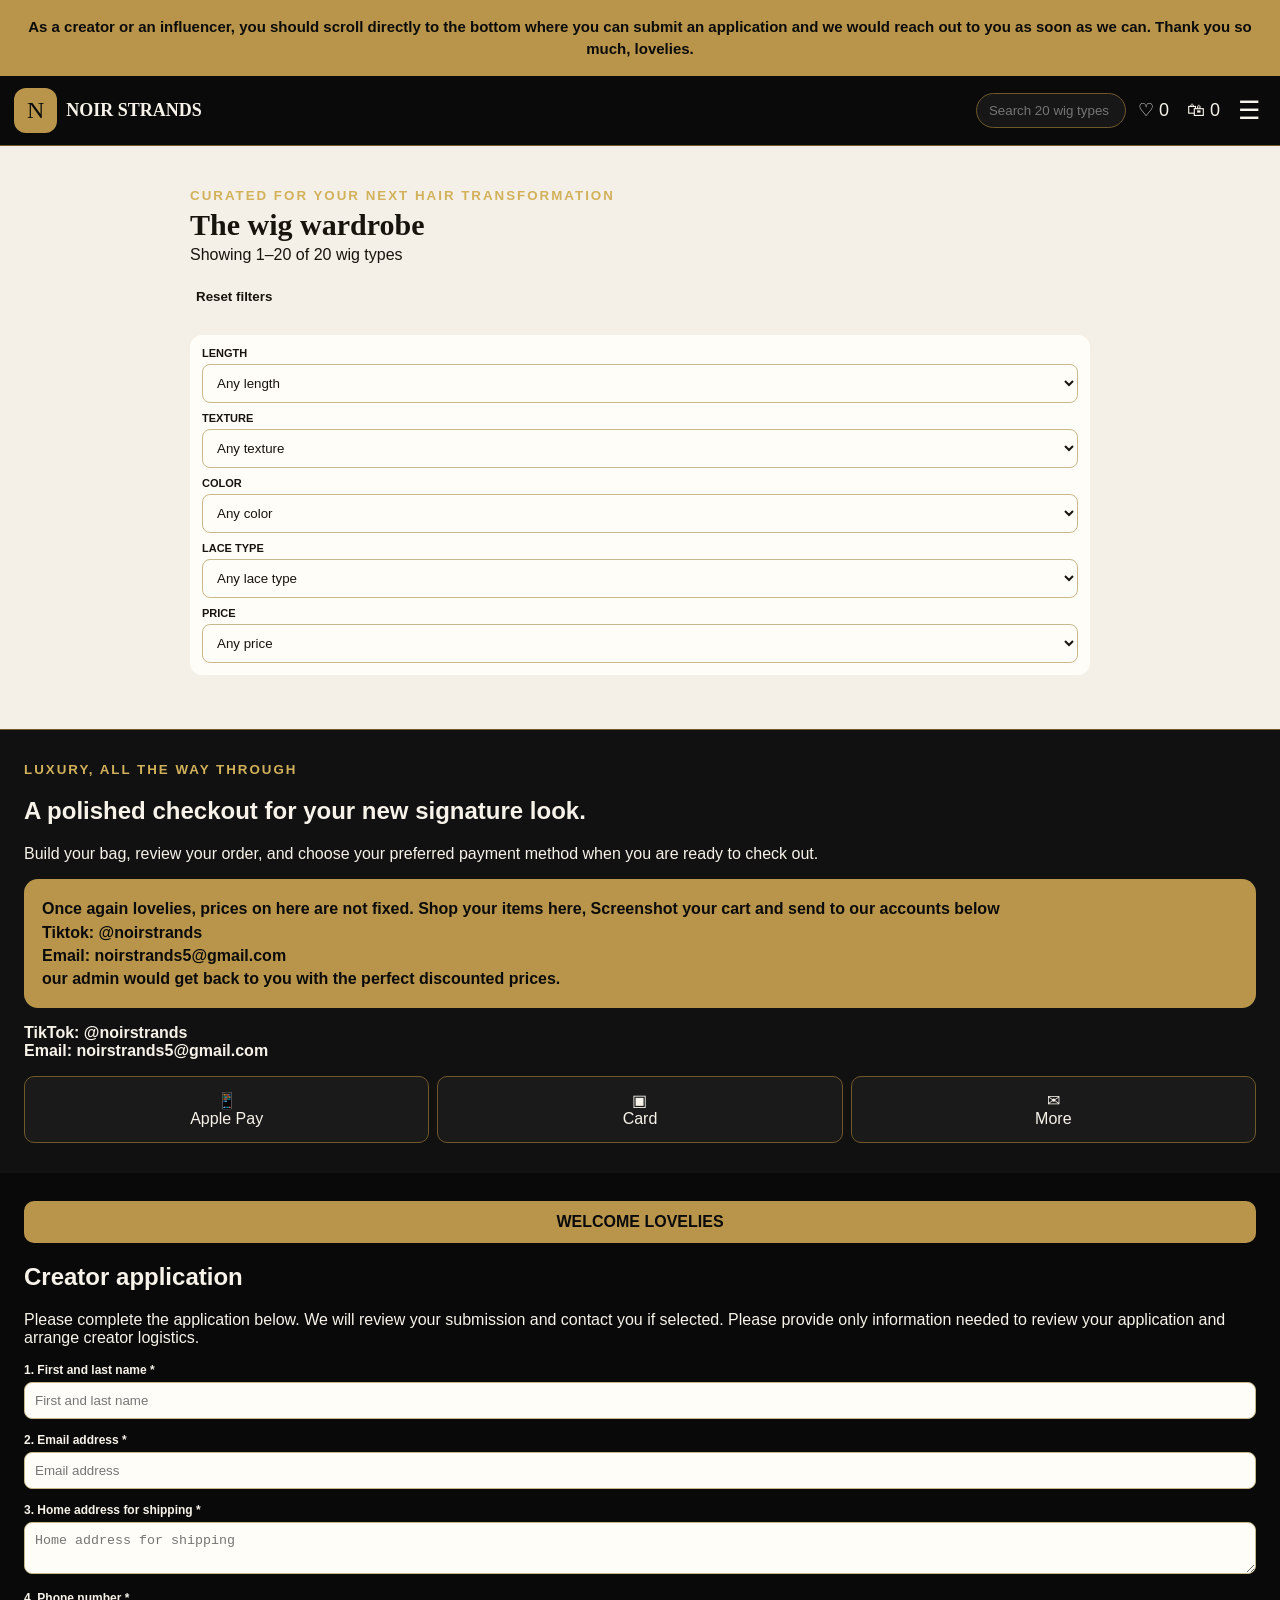
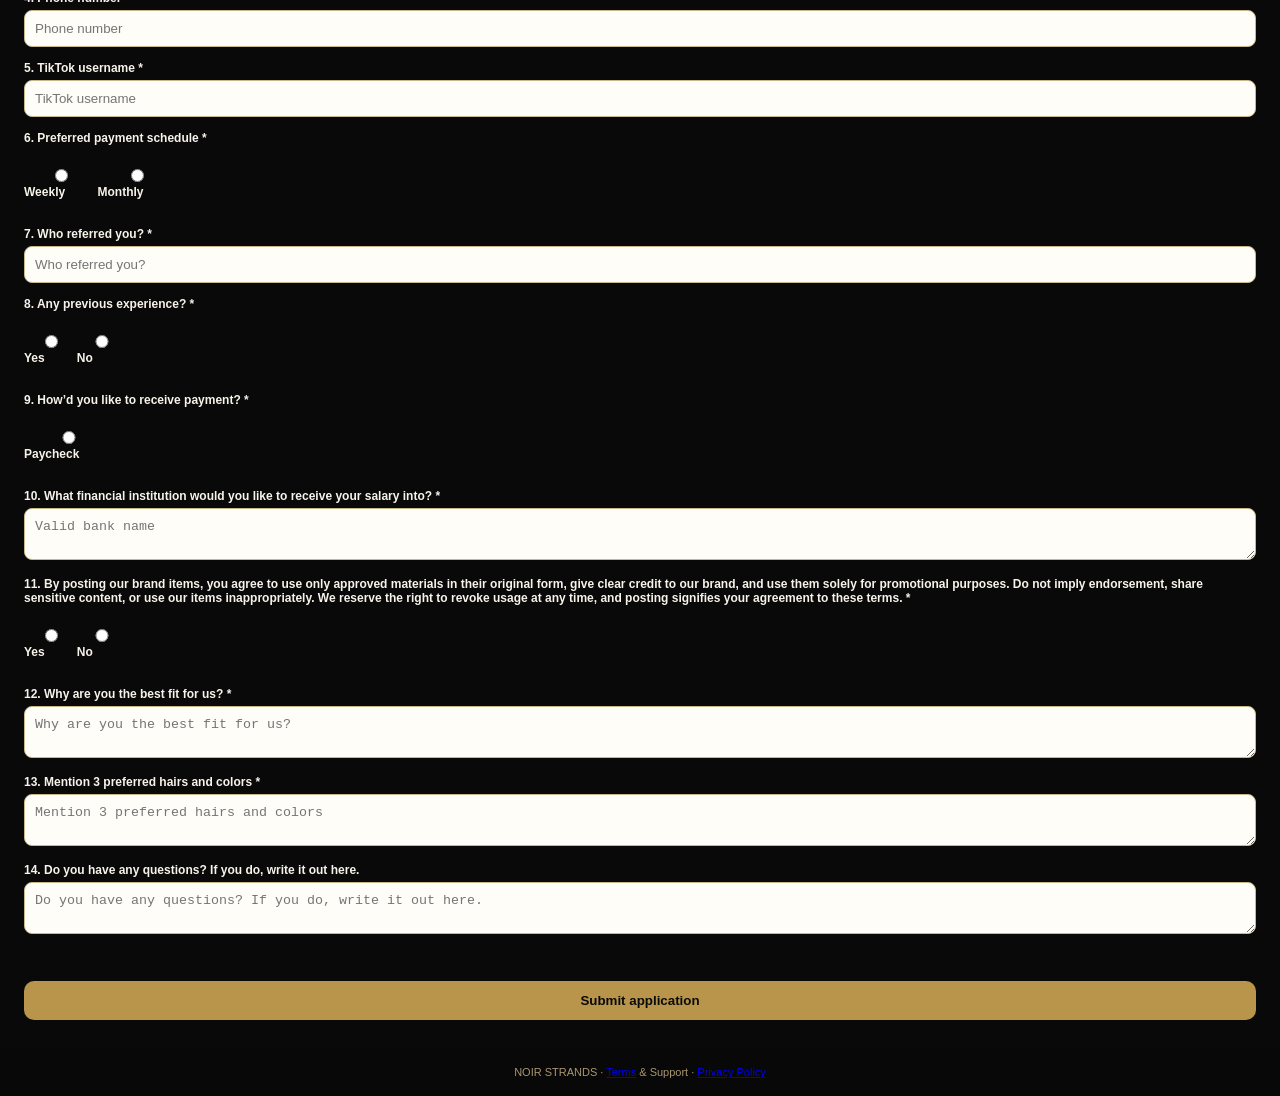
==== index.html @ 6272df14 "Refresh Water Wave price display" ====
<!doctype html>
<html lang="en">
<head>
<meta charset="utf-8">
<meta name="viewport" content="width=device-width,initial-scale=1">
<title>NOIR STRANDS</title>
<link rel="stylesheet" href="styles.css?v=5">
<style>.application-status{min-height:1.4em;margin:10px 0 0;color:#d9c48b;font-size:13px;line-height:1.5;text-align:center}.submit:disabled{opacity:.72;cursor:wait}</style>
</head>
<body>

<div class="creator-bar">As a creator or an influencer, you should scroll directly to the bottom where you can submit an application and we would reach out to you as soon as we can. Thank you so much, lovelies.</div>

<header>
  <div class="brand"><span class="brand-mark">N</span><strong>NOIR STRANDS</strong></div>
  <div class="header-actions">
    <input id="search" placeholder="Search 20 wig types">
    <button id="savedBtn" type="button">♡ <span id="savedCount">0</span></button>
    <button id="cartBtn" type="button">🛍 <span id="cartCount">0</span></button>
    <button class="menu" type="button">☰</button>
  </div>
</header>

<main>
<section id="wardrobe" class="wardrobe">
  <div class="section-head">
    <small>CURATED FOR YOUR NEXT HAIR TRANSFORMATION</small>
    <h2>The wig wardrobe</h2>
    <p>Showing 1–20 of 20 wig types</p>
  </div>
  <button class="filter-toggle" id="filterToggle" type="button">Reset filters</button>
  <div id="chips" class="chips"></div>
  <div class="filters">
    <label>LENGTH<select><option>Any length</option><option>8 inch</option><option>12 inch</option><option>16 inch</option><option>20 inch</option><option>24 inch</option><option>30 inch</option></select></label>
    <label>TEXTURE<select><option>Any texture</option></select></label>
    <label>COLOR<select><option>Any color</option><option>Natural Black</option><option>Pink</option><option>Blonde</option><option>Burgundy</option></select></label>
    <label>LACE TYPE<select><option>Any lace type</option><option>HD Lace</option><option>Transparent Lace</option><option>4x4 Closure</option><option>13x4 Lace Front</option></select></label>
    <label>PRICE<select><option>Any price</option><option>Under $250</option><option>$250–$400</option><option>$400+</option></select></label>
  </div>
  <div id="products" class="products"></div>
</section>

<section class="checkout">
  <small>LUXURY, ALL THE WAY THROUGH</small>
  <h2>A polished checkout for your new signature look.</h2>
  <p>Build your bag, review your order, and choose your preferred payment method when you are ready to check out.</p>
  <div class="notice"><strong>Once again lovelies, prices on here are not fixed. Shop your items here, Screenshot your cart and send to our accounts below<br>Tiktok: @noirstrands<br>Email: noirstrands5@gmail.com<br>our admin would get back to you with the perfect discounted prices.</strong></div>
  <p><b>TikTok: @noirstrands</b><br><b>Email: noirstrands5@gmail.com</b></p>
  <div class="pay"><span>📱<br>Apple Pay</span><span>▣<br>Card</span><span>✉<br>More</span></div>
</section>

<section id="apply" class="application">
  <div class="welcome">WELCOME LOVELIES</div>
  <h2>Creator application</h2>
  <p>Please complete the application below. We will review your submission and contact you if selected. Please provide only information needed to review your application and arrange creator logistics.</p>

  <!-- Hidden destination for the Apps Script response -->
  <iframe name="hiddenSubmitFrame" id="hiddenSubmitFrame" title="Hidden application response" style="display:none;width:0;height:0;border:0"></iframe>

  <form id="creatorForm" action="https://script.google.com/macros/s/AKfycbwv3CFI68bHd3zCn7gi1MZ0Vd6sK_MfW4VLz-l7g8oNPXRv1MaBywb0cD1-TlaeL6y4/exec" method="POST" target="hiddenSubmitFrame">
    <label>1. First and last name *<input name="name" required placeholder="First and last name"></label>
    <label>2. Email address *<input name="email" type="email" required placeholder="Email address"></label>
    <label>3. Home address for shipping *<textarea name="shipping_address" required placeholder="Home address for shipping"></textarea></label>
    <label>4. Phone number *<input name="phone" required placeholder="Phone number"></label>
    <label>5. TikTok username *<input name="tiktok_username" required placeholder="TikTok username"></label>

    <label>6. Preferred payment schedule *
      <div class="choice">
        <label><input type="radio" name="salary_frequency" value="Weekly" required> Weekly</label>
        <label><input type="radio" name="salary_frequency" value="Monthly"> Monthly</label>
      </div>
    </label>

    <label>7. Who referred you? *<input name="referred_by" required placeholder="Who referred you?"></label>

    <label>8. Any previous experience? *
      <div class="choice">
        <label><input type="radio" name="previous_experience" value="Yes" required> Yes</label>
        <label><input type="radio" name="previous_experience" value="No"> No</label>
      </div>
    </label>

    <label>9. How’d you like to receive payment? *
      <div class="choice">
        <label><input type="radio" name="payment_method" value="Paycheck" required> Paycheck</label>
      </div>
    </label>

    <label>10. What financial institution would you like to receive your salary into? *<textarea name="financial_institution" required placeholder="Valid bank name"></textarea></label>

    <label>11. By posting our brand items, you agree to use only approved materials in their original form, give clear credit to our brand, and use them solely for promotional purposes. Do not imply endorsement, share sensitive content, or use our items inappropriately. We reserve the right to revoke usage at any time, and posting signifies your agreement to these terms. *
      <div class="choice">
        <label><input type="radio" name="brand_terms_agreement" value="Yes" required> Yes</label>
        <label><input type="radio" name="brand_terms_agreement" value="No"> No</label>
      </div>
    </label>

    <label>12. Why are you the best fit for us? *<textarea name="best_fit" required placeholder="Why are you the best fit for us?"></textarea></label>
    <label>13. Mention 3 preferred hairs and colors *<textarea name="preferred_hairs_colors" required placeholder="Mention 3 preferred hairs and colors"></textarea></label>
    <label>14. Do you have any questions? If you do, write it out here.<textarea name="questions" placeholder="Do you have any questions? If you do, write it out here."></textarea></label>

    <p id="applicationStatus" class="application-status" aria-live="polite"></p>
    <button class="submit" type="submit">Submit application</button>
  </form>
</section>
</main>

<footer>NOIR STRANDS · <a href="./terms.html">Terms</a> &amp; Support · <a href="./privacy.html">Privacy Policy</a></footer>

<div id="cartDrawer" class="drawer">
  <button class="close" type="button">×</button>
  <h2>Your cart</h2>
  <div id="cartItems"></div>
  <p id="cartTotal"></p>
</div>

<div id="savedDrawer" class="drawer saved">
  <button class="close" type="button">×</button>
  <h2>Saved looks</h2>
  <p>Your favorite styles, all in one place.</p>
  <div id="savedItems"></div>
</div>

<script src="script.js?v=25"></script>

<script>
(function () {
  const form = document.getElementById("creatorForm");
  const frame = document.getElementById("hiddenSubmitFrame");

  if (!form || !frame) return;

  let isSubmitting = false;
  let responseTimeout;

  // Ignore the iframe's initial blank-page load. Redirect after the form
  // submission has started and a response has loaded into the iframe.
  frame.addEventListener("load", function () {
    if (!isSubmitting) return;
    isSubmitting = false;
    clearTimeout(responseTimeout);
    window.location.href = "./thanks.html";
  });

  form.addEventListener("submit", function () {
    const button = form.querySelector(".submit");
    const status = document.getElementById("applicationStatus");

    isSubmitting = true;
    button.disabled = true;
    button.textContent = "Submitting application...";

    if (status) {
      status.textContent = "Submitting your application. Please keep this page open.";
      status.setAttribute("role", "status");
    }

    // Avoid falsely confirming success if the response never arrives.
    clearTimeout(responseTimeout);
    responseTimeout = setTimeout(function () {
      if (!isSubmitting) return;
      isSubmitting = false;
      button.disabled = false;
      button.textContent = "Submit application";
      if (status) {
        status.textContent = "We couldn't confirm that your application was submitted. Please check your internet connection and try again.";
        status.setAttribute("role", "alert");
      }
    }, 30000);
  });
})();
</script>

</body>
</html>
---- styles.css ----
*{box-sizing:border-box}html{scroll-behavior:smooth}body{margin:0;background:#0b0b0b;color:#f7f3ea;font-family:Arial,Helvetica,sans-serif;-webkit-font-smoothing:antialiased;text-rendering:optimizeLegibility}img{display:block;max-width:100%;-webkit-backface-visibility:hidden;backface-visibility:hidden}.creator-bar{background:#b8954a;color:#0b0b0b;font-weight:700;text-align:center;padding:16px 20px;font-size:15px;line-height:1.45}header{position:sticky;top:0;z-index:10;background:#0a0a0a;border-bottom:1px solid #6f592b;padding:12px 14px;display:flex;align-items:center;justify-content:space-between;gap:10px}.brand{display:flex;align-items:center;gap:9px;font-family:Georgia,serif}.brand-mark{background:#b8954a;color:#0b0b0b;border-radius:12px;padding:9px 13px;font-size:24px}.brand strong{font-size:18px;color:#f7f3ea}.header-actions{display:flex;align-items:center;gap:6px}.header-actions input{width:150px;background:#171717;border:1px solid #6f592b;color:#fff;border-radius:20px;padding:9px 12px}.header-actions button{background:none;border:0;color:#f7f3ea;font-size:18px}.menu{font-size:25px!important}.hero,.featured-card{position:relative;border:1px solid #806a35;border-radius:22px;overflow:hidden;background:#111;margin:22px 14px}.hero{isolation:isolate}.hero img{width:100%;height:560px;object-fit:cover;object-position:center;opacity:1;filter:none;transform:none;image-rendering:auto}.hero-overlay{position:absolute;inset:0;padding:34px 25px;display:flex;flex-direction:column;justify-content:flex-end;background:linear-gradient(180deg,rgba(0,0,0,0) 0%,rgba(0,0,0,.08) 35%,rgba(0,0,0,.5) 66%,rgba(7,7,7,.95) 100%)}small{color:#d2b15b;letter-spacing:2px;font-weight:800}.hero h1{font:700 38px/1.02 Georgia,'Times New Roman',serif;margin:10px 0;text-shadow:0 2px 10px rgba(0,0,0,.35)}.hero p{font-size:15px;line-height:1.55}.contact-copy{font-size:13px!important}.primary{background:#b8954a;border:0;border-radius:25px;padding:12px 18px;color:#0b0b0b;font-weight:800}.featured{display:grid;grid-template-columns:1fr;gap:22px}.featured-card{padding:16px}.featured-two-images .feature-images{display:grid;grid-template-columns:1fr 1fr;gap:14px;margin-bottom:42px}.featured-two-images .feature-images img{width:100%;height:340px;object-fit:cover;border-radius:14px;filter:none;transform:none}.featured-single-image>img{width:100%;height:auto;max-height:620px;object-fit:cover;border-radius:14px;margin-bottom:42px;filter:none;transform:none}.featured-card h2{font:700 38px/1.08 Georgia,serif;margin:12px 0 18px}.featured-card p{font-size:18px;line-height:1.65;margin:0 0 24px}.feature-buy{display:flex;align-items:center;gap:18px}.feature-buy b{font-family:Georgia,'Times New Roman',serif;font-size:25px;line-height:1;color:#f7f3ea}.wardrobe{background:#f4f0e7;color:#17130d;padding:28px 14px}.section-head h2{font:700 30px Georgia,serif;margin:4px 0}.section-head p{margin-top:0}.filter-toggle{border:0;background:none;color:#17130d;font-weight:700;margin:8px 0}.chips{display:flex;flex-wrap:wrap;gap:7px;margin:8px 0 14px}.chip{border:1px solid #c9b889;border-radius:18px;background:#fffdf8;padding:7px 10px;font-size:12px}.chip.active{background:#17130d;color:#d2b15b}.filters{display:grid;gap:9px;background:#fffdf8;border-radius:12px;padding:12px;margin-bottom:14px}.filters label,.application label{font-size:11px;font-weight:800;display:block}.filters select,.application input,.application textarea{width:100%;margin-top:5px;padding:10px;border:1px solid #c9b889;border-radius:8px;background:#fffdf8;color:#17130d}.products{display:grid;grid-template-columns:repeat(2,minmax(0,1fr));gap:10px}.product{background:#fffdf8;border-radius:15px;padding:8px;box-shadow:0 2px 8px rgba(80,60,20,.18);color:#17130d;overflow:hidden;display:flex;flex-direction:column;height:100%}.product-img{display:block;width:100%;height:220px;aspect-ratio:4/5;object-fit:contain;object-position:center;border-radius:12px;background:#f4f0e7;padding:4px;image-rendering:auto;filter:none;transform:none}.product h3{font-size:13px;margin:7px 2px 2px}.product small{font-size:10px;letter-spacing:1px;color:#8b6b27}.meta{font-size:10px;color:#6c665d;margin:5px 2px}.price{font-family:Georgia,'Times New Roman',serif;font-size:18px;font-weight:700;line-height:1.1;margin:9px 2px;color:#17130d}.badge{float:right;background:#eadbb7;border-radius:12px;padding:5px;font-size:9px}.product select{width:100%;padding:8px;margin:4px 0;border:1px solid #c9b889;border-radius:7px;background:#fffdf8}.add{width:100%;background:#b8954a;border:0;border-radius:18px;padding:9px;font-weight:800;color:#0b0b0b;margin-top:auto;flex-shrink:0}.checkout{padding:30px 24px;background:#111;border-top:1px solid #6f592b}.notice{background:#b8954a;color:#0b0b0b;border-radius:14px;padding:18px;line-height:1.45}.pay{display:grid;grid-template-columns:repeat(3,1fr);gap:8px}.pay span{background:#1a1a1a;border:1px solid #6f592b;border-radius:10px;text-align:center;padding:14px}.application{padding:28px 24px;background:#090909}.welcome,.submit{background:#b8954a;color:#0b0b0b;padding:12px;text-align:center;border-radius:10px;font-weight:800}.application label{margin:14px 0;font-size:12px}.choice{display:flex;gap:8px;margin-top:5px}.choice button{flex:1;background:#1a1a1a;color:#fff;border:1px solid #6f592b;border-radius:8px;padding:10px}.submit{border:0;width:100%;margin-top:12px}footer{padding:18px;text-align:center;font-size:11px;color:#a99770;background:#080808}.drawer{position:fixed;right:-100%;top:0;width:88%;max-width:390px;height:100%;background:#f7f3ea;color:#17130d;z-index:50;padding:24px;transition:.3s;overflow:auto}.drawer.open{right:0}.drawer .close{float:right;border:0;background:none;font-size:30px}.cart-row{display:flex;justify-content:space-between;border-bottom:1px solid #d8ccb0;padding:12px 0}.saved{text-align:center}@media(max-width:699px){.featured-card{margin:22px 14px}.featured-two-images .feature-images{gap:12px;margin-bottom:40px}.featured-two-images .feature-images img{height:320px}.featured-single-image>img{height:auto;min-height:360px;max-height:560px;object-fit:cover}.featured-card h2{font-size:34px}.featured-card p{font-size:17px;line-height:1.62}.feature-buy b{font-size:24px}.hero img{height:560px;opacity:1}.hero-overlay{padding:30px 24px;background:linear-gradient(180deg,rgba(0,0,0,0) 0%,rgba(0,0,0,.1) 36%,rgba(0,0,0,.55) 68%,rgba(7,7,7,.96) 100%)}}@media(min-width:700px){.featured{max-width:900px;margin:30px auto}.featured-card{margin:0}.hero{max-width:900px;margin:30px auto}.wardrobe{padding:40px max(14px,calc((100% - 900px)/2))}.products{grid-template-columns:repeat(3,1fr)}.product-img{height:260px}}
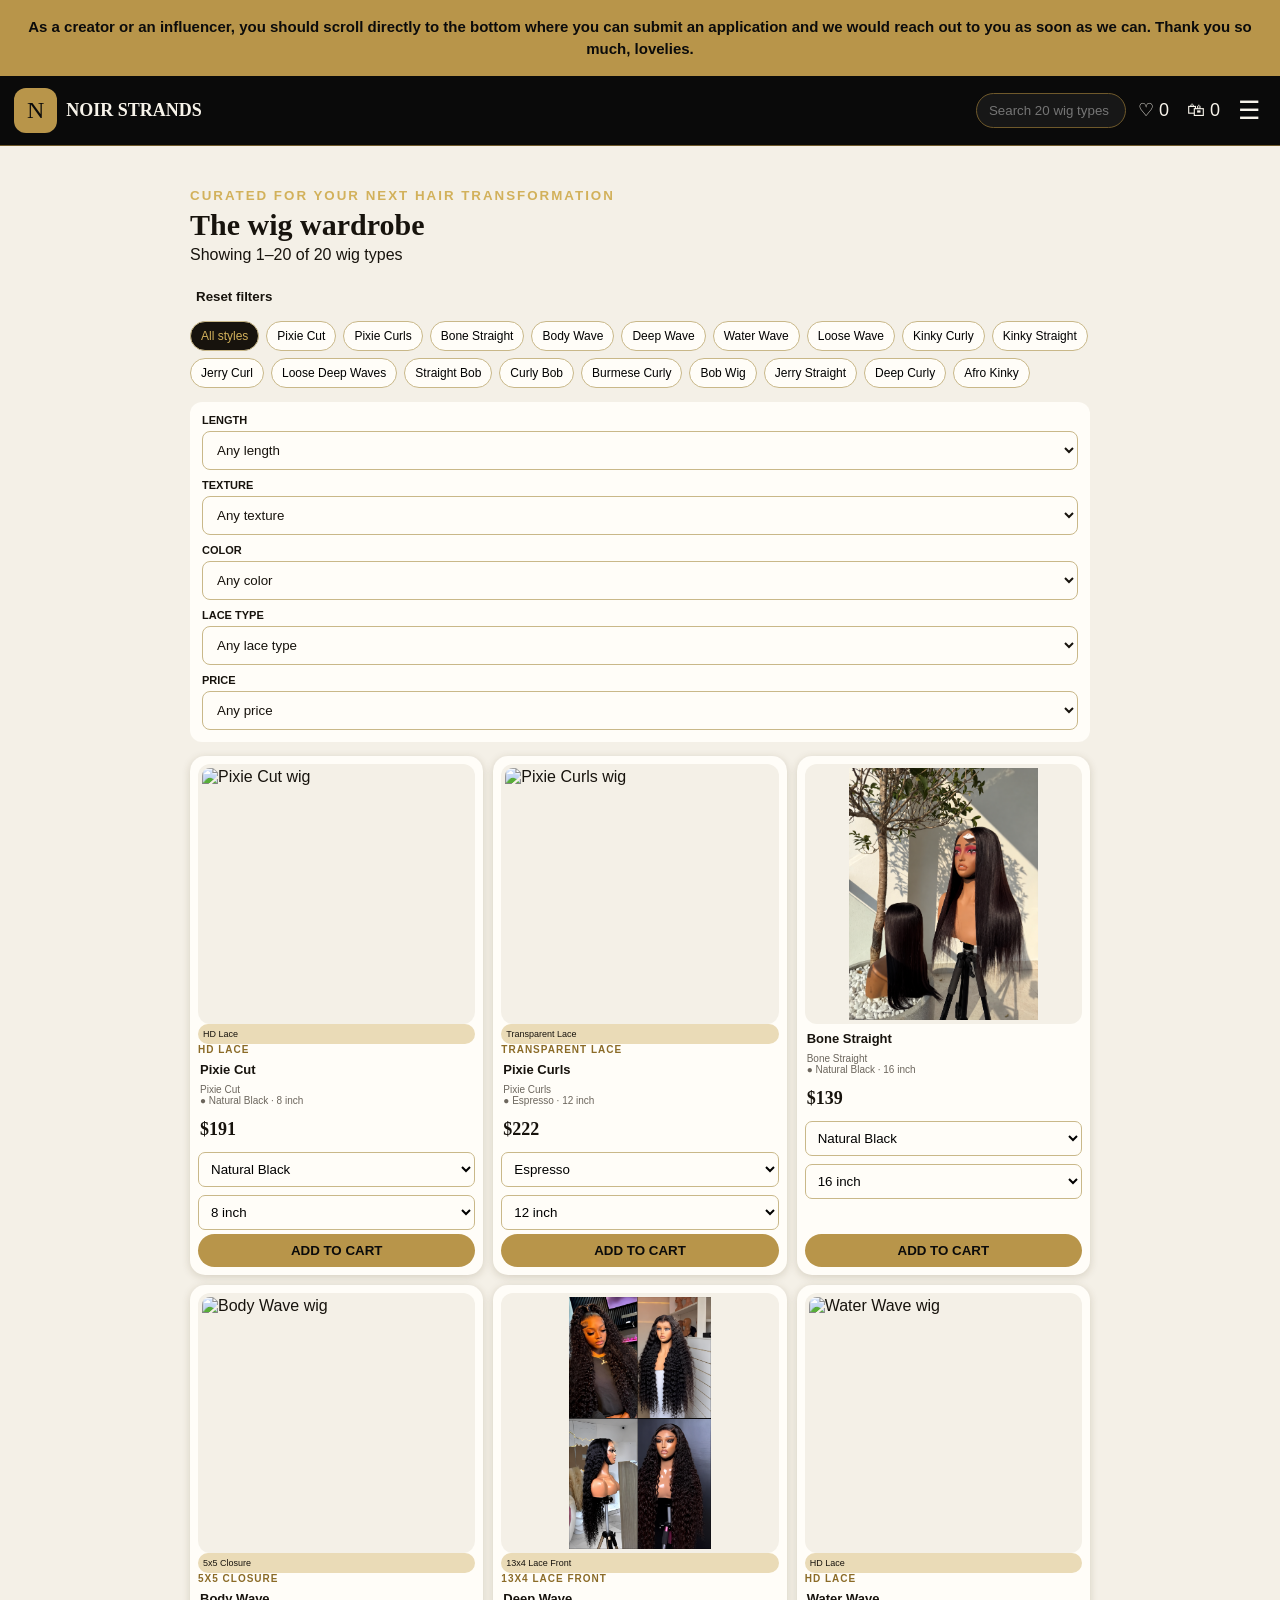
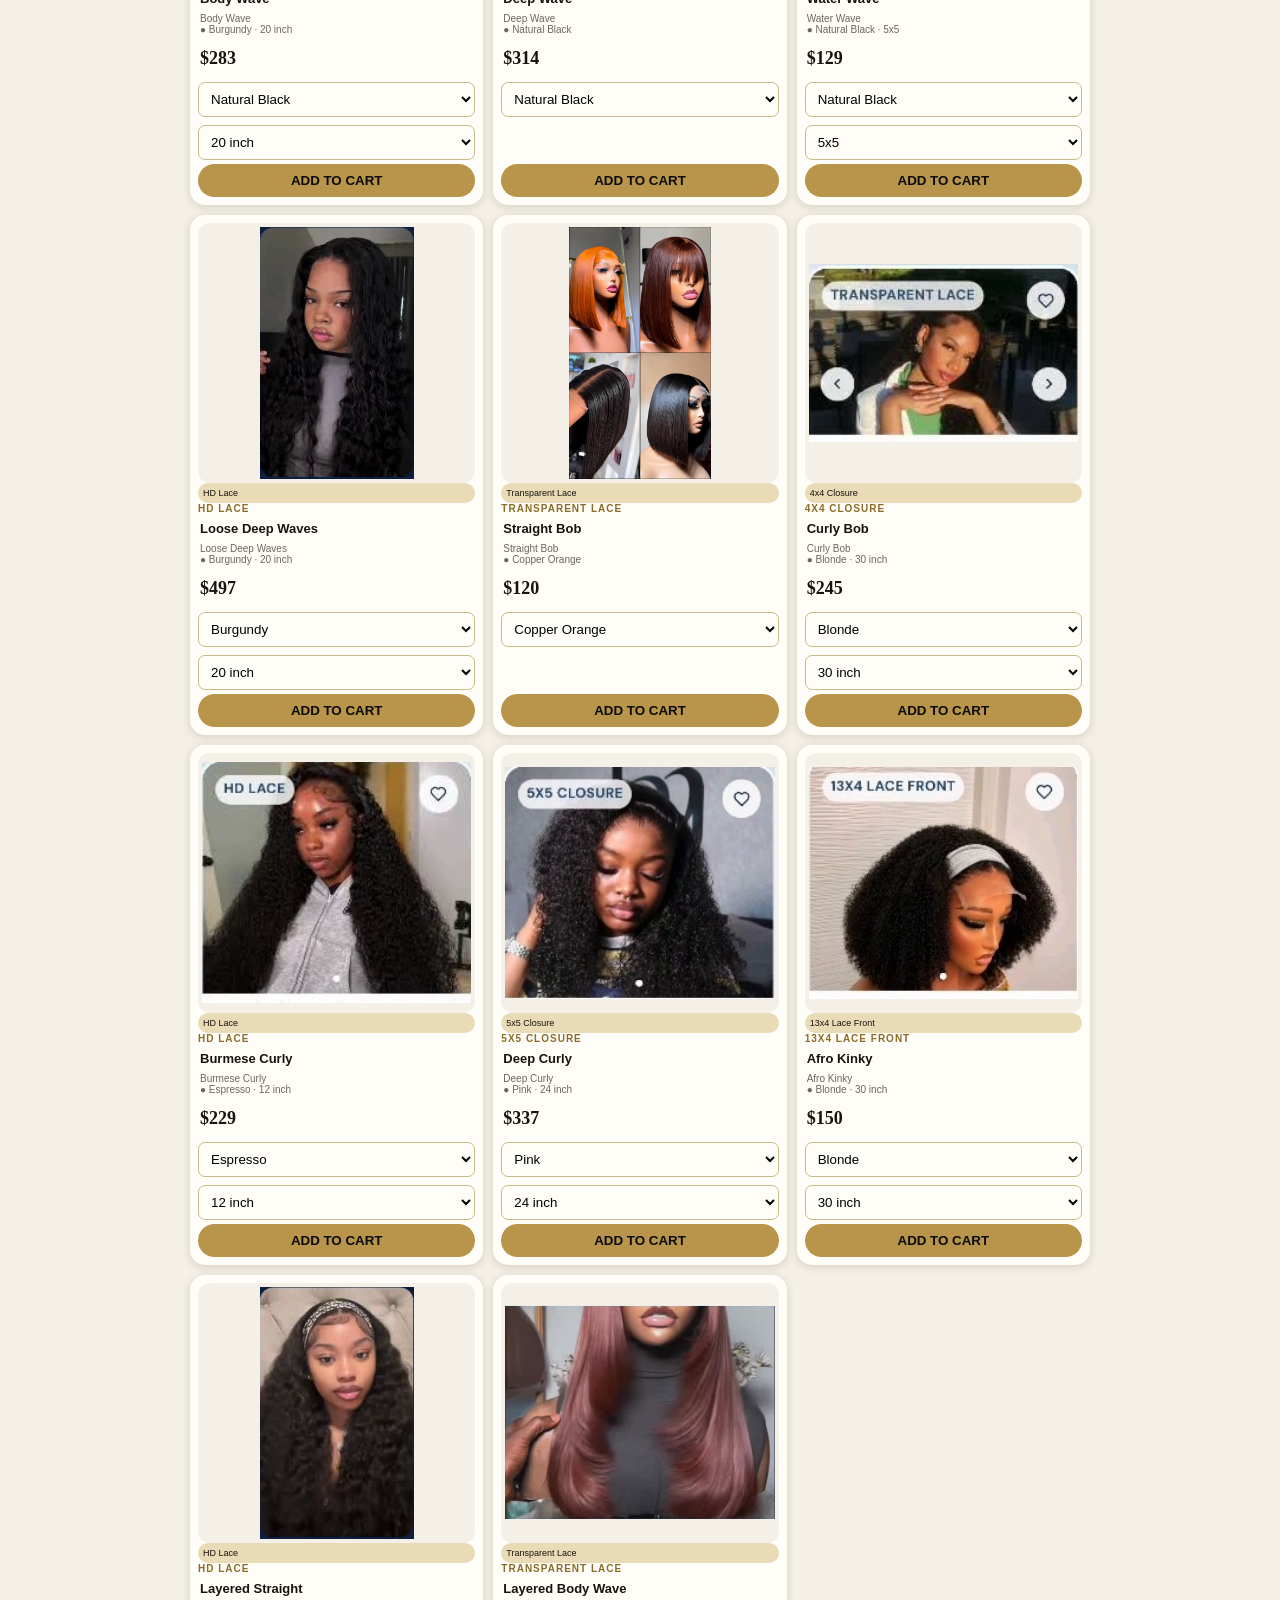
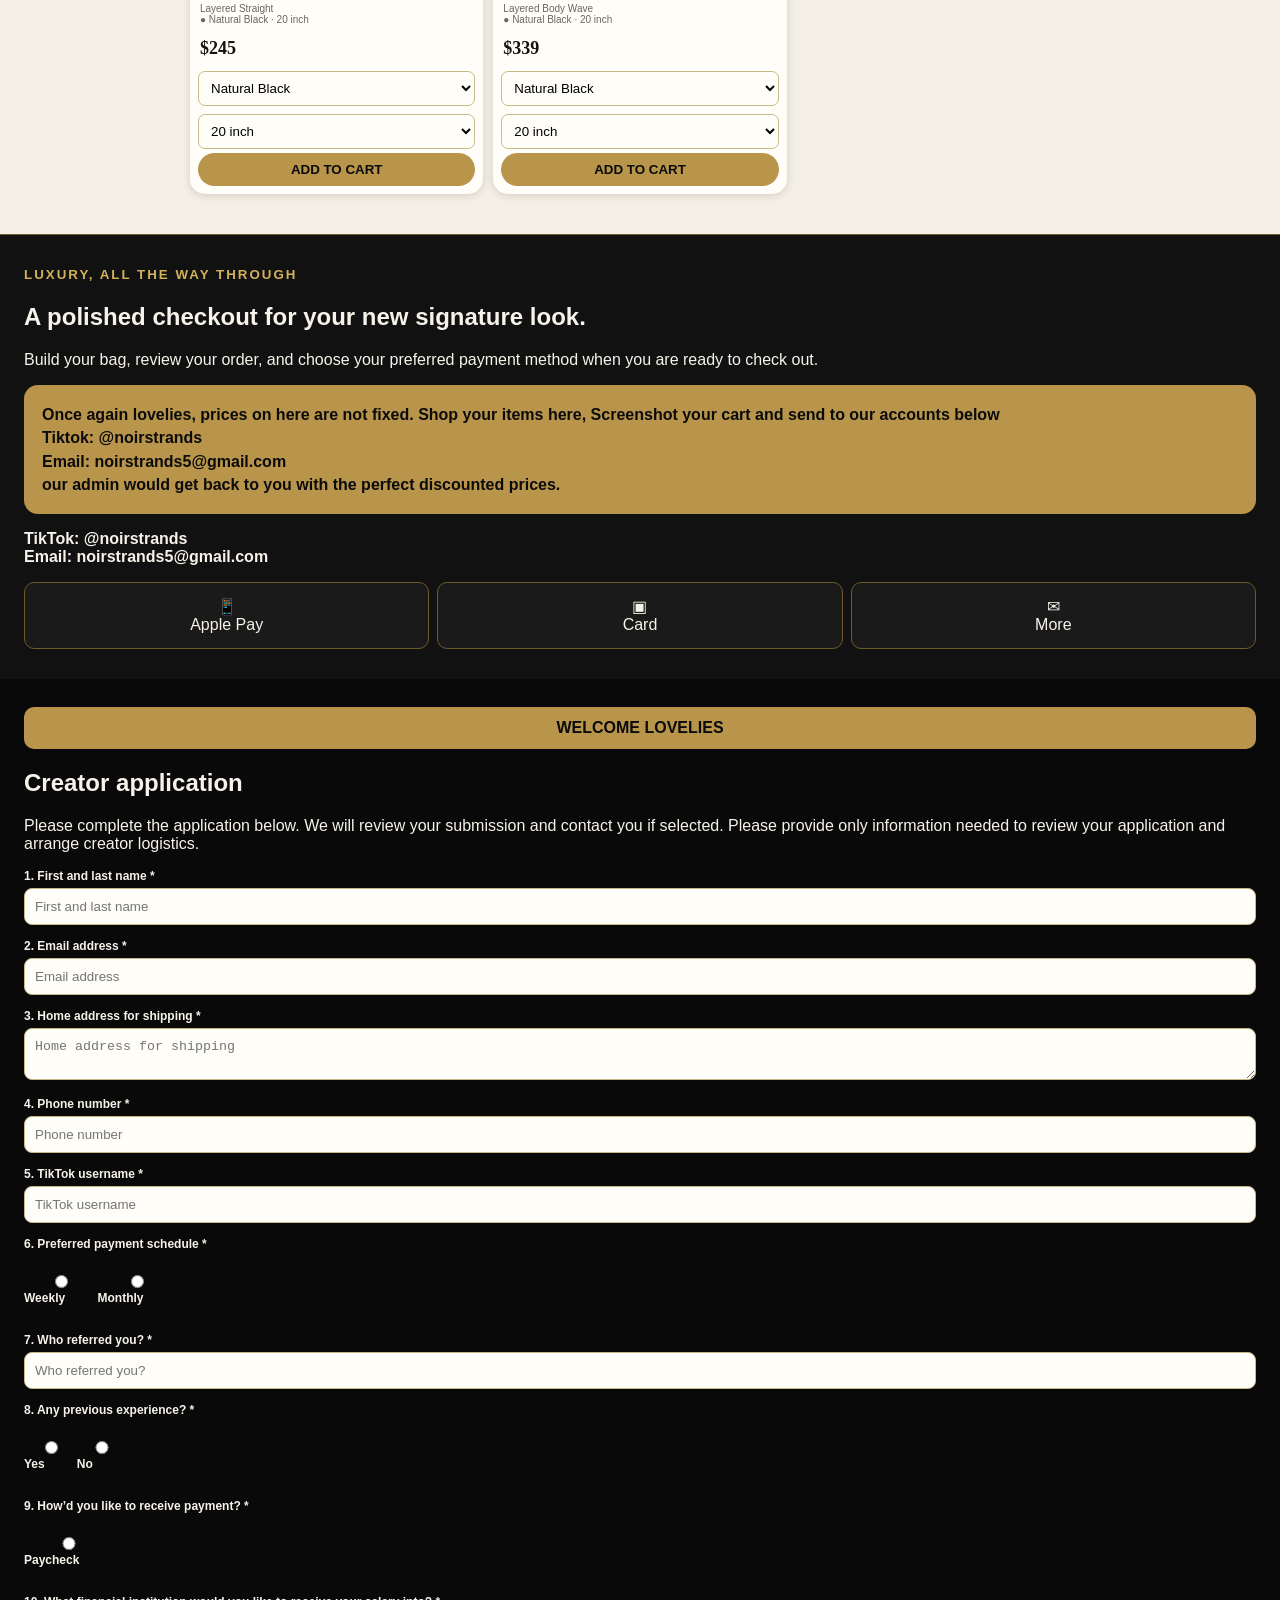
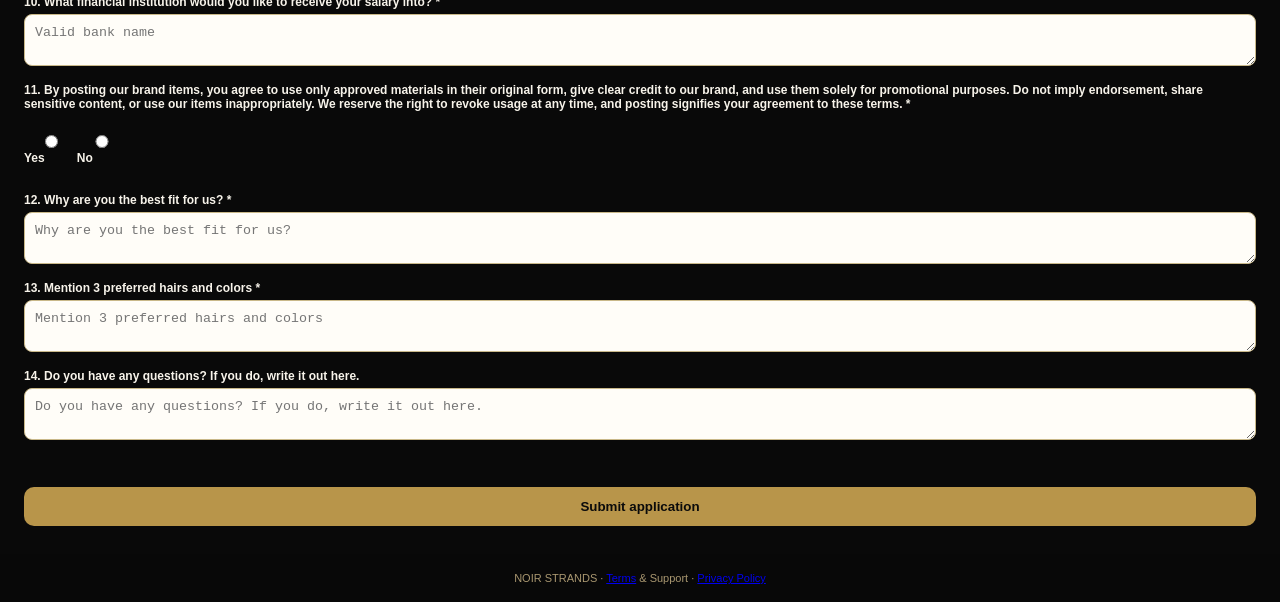
==== commit 4037055d: "Refresh fixed product selection script" ====
--- a/index.html
+++ b/index.html
@@ -121,7 +121,7 @@
   <div id="savedItems"></div>
 </div>
 
-<script src="script.js?v=25"></script>
+<script src="script.js?v=26"></script>
 
 <script>
 (function () {
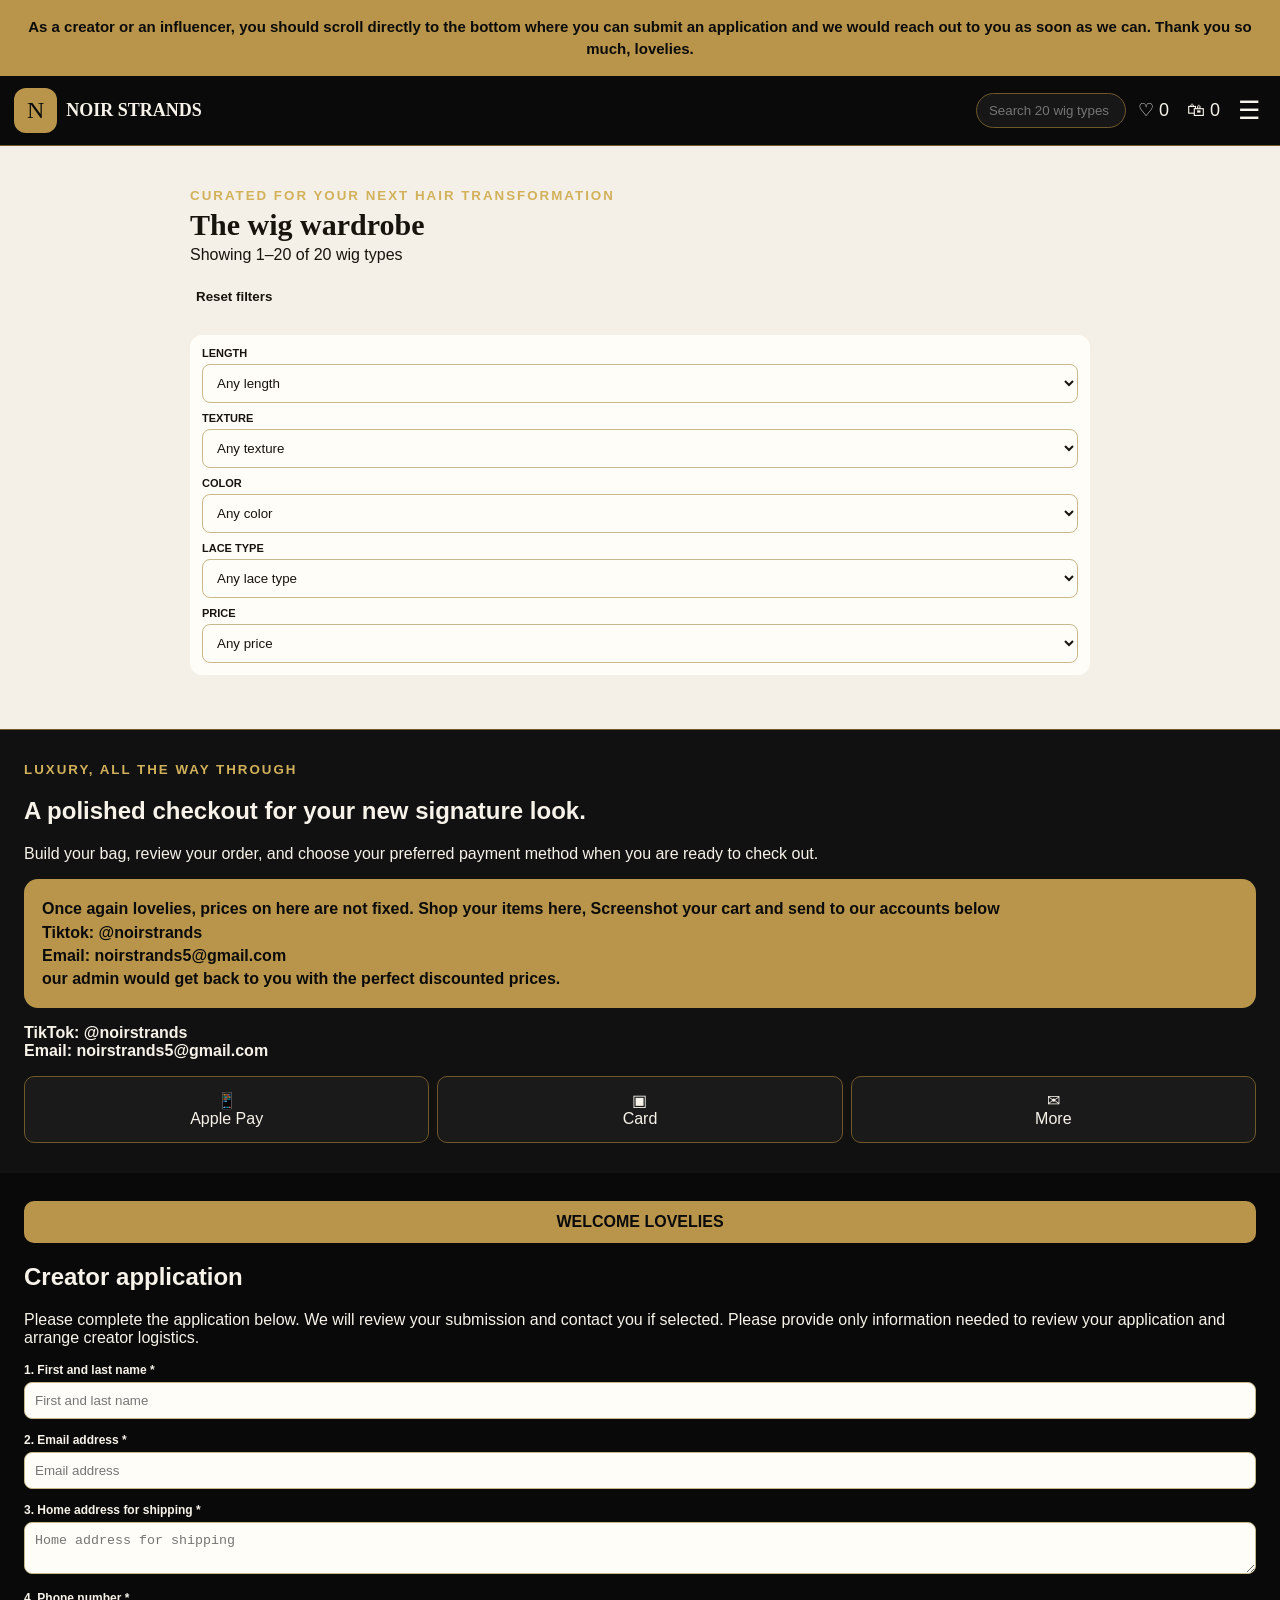
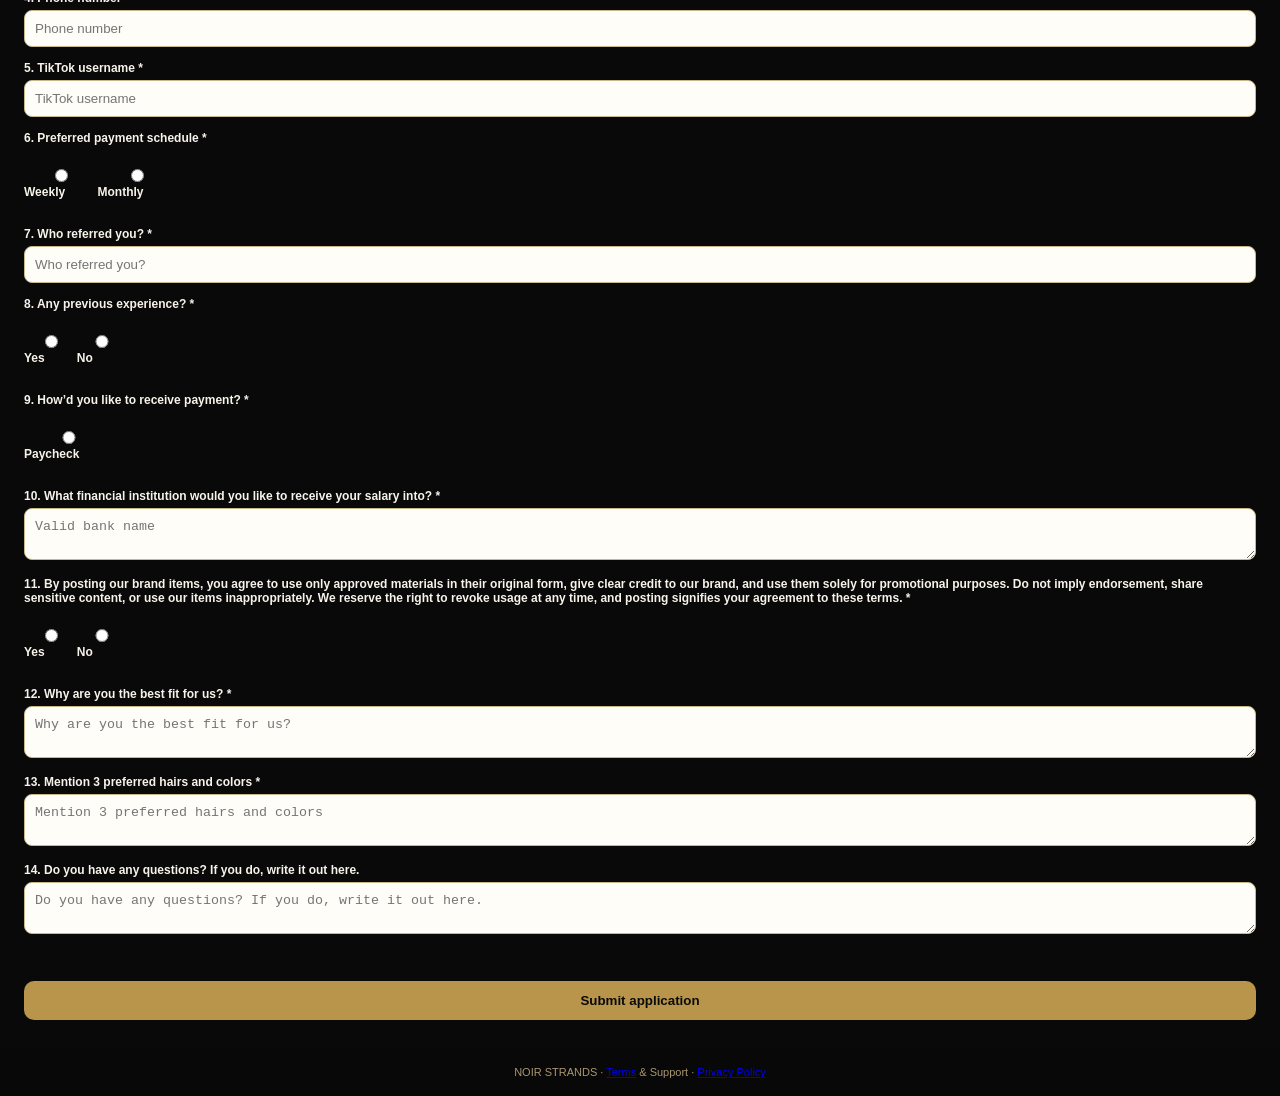
==== commit 23a9ad30: "Refresh Loose Deep Waves product script" ====
--- a/index.html
+++ b/index.html
@@ -121,7 +121,7 @@
   <div id="savedItems"></div>
 </div>
 
-<script src="script.js?v=26"></script>
+<script src="script.js?v=27"></script>
 
 <script>
 (function () {
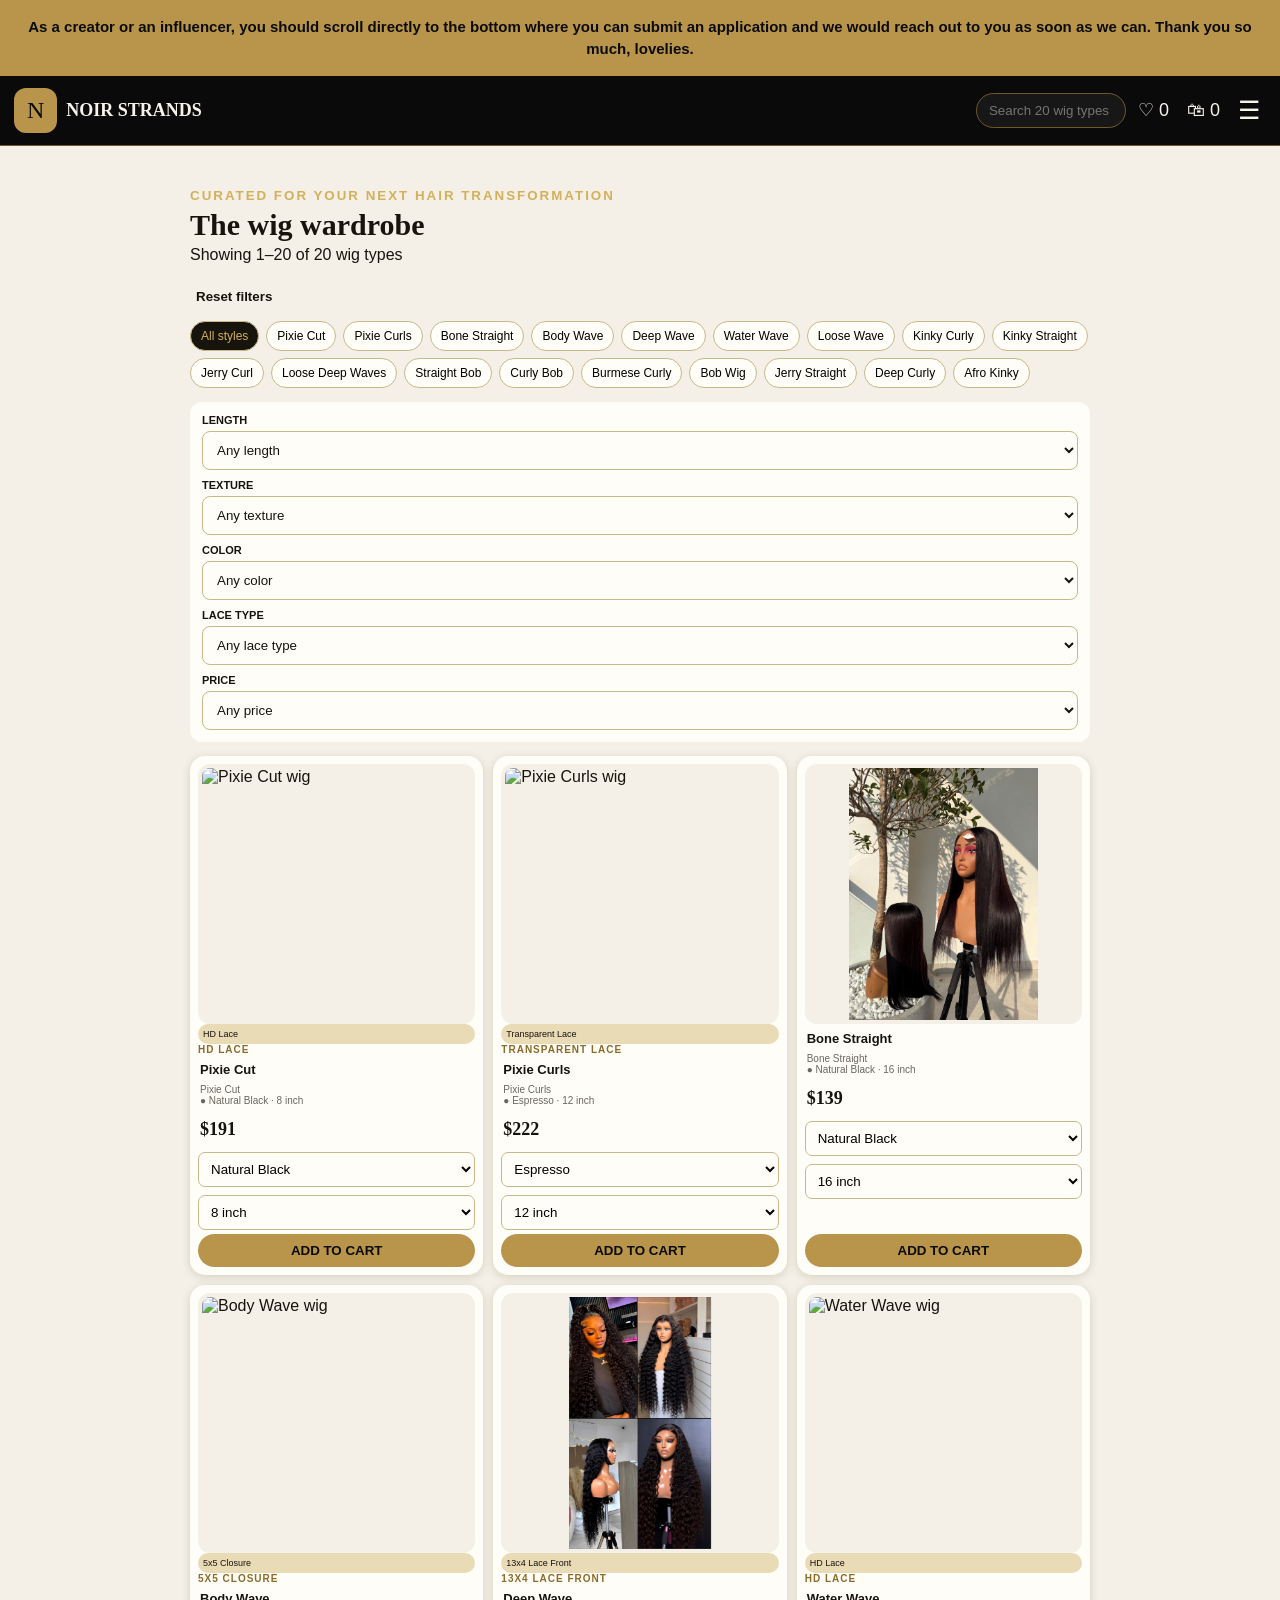
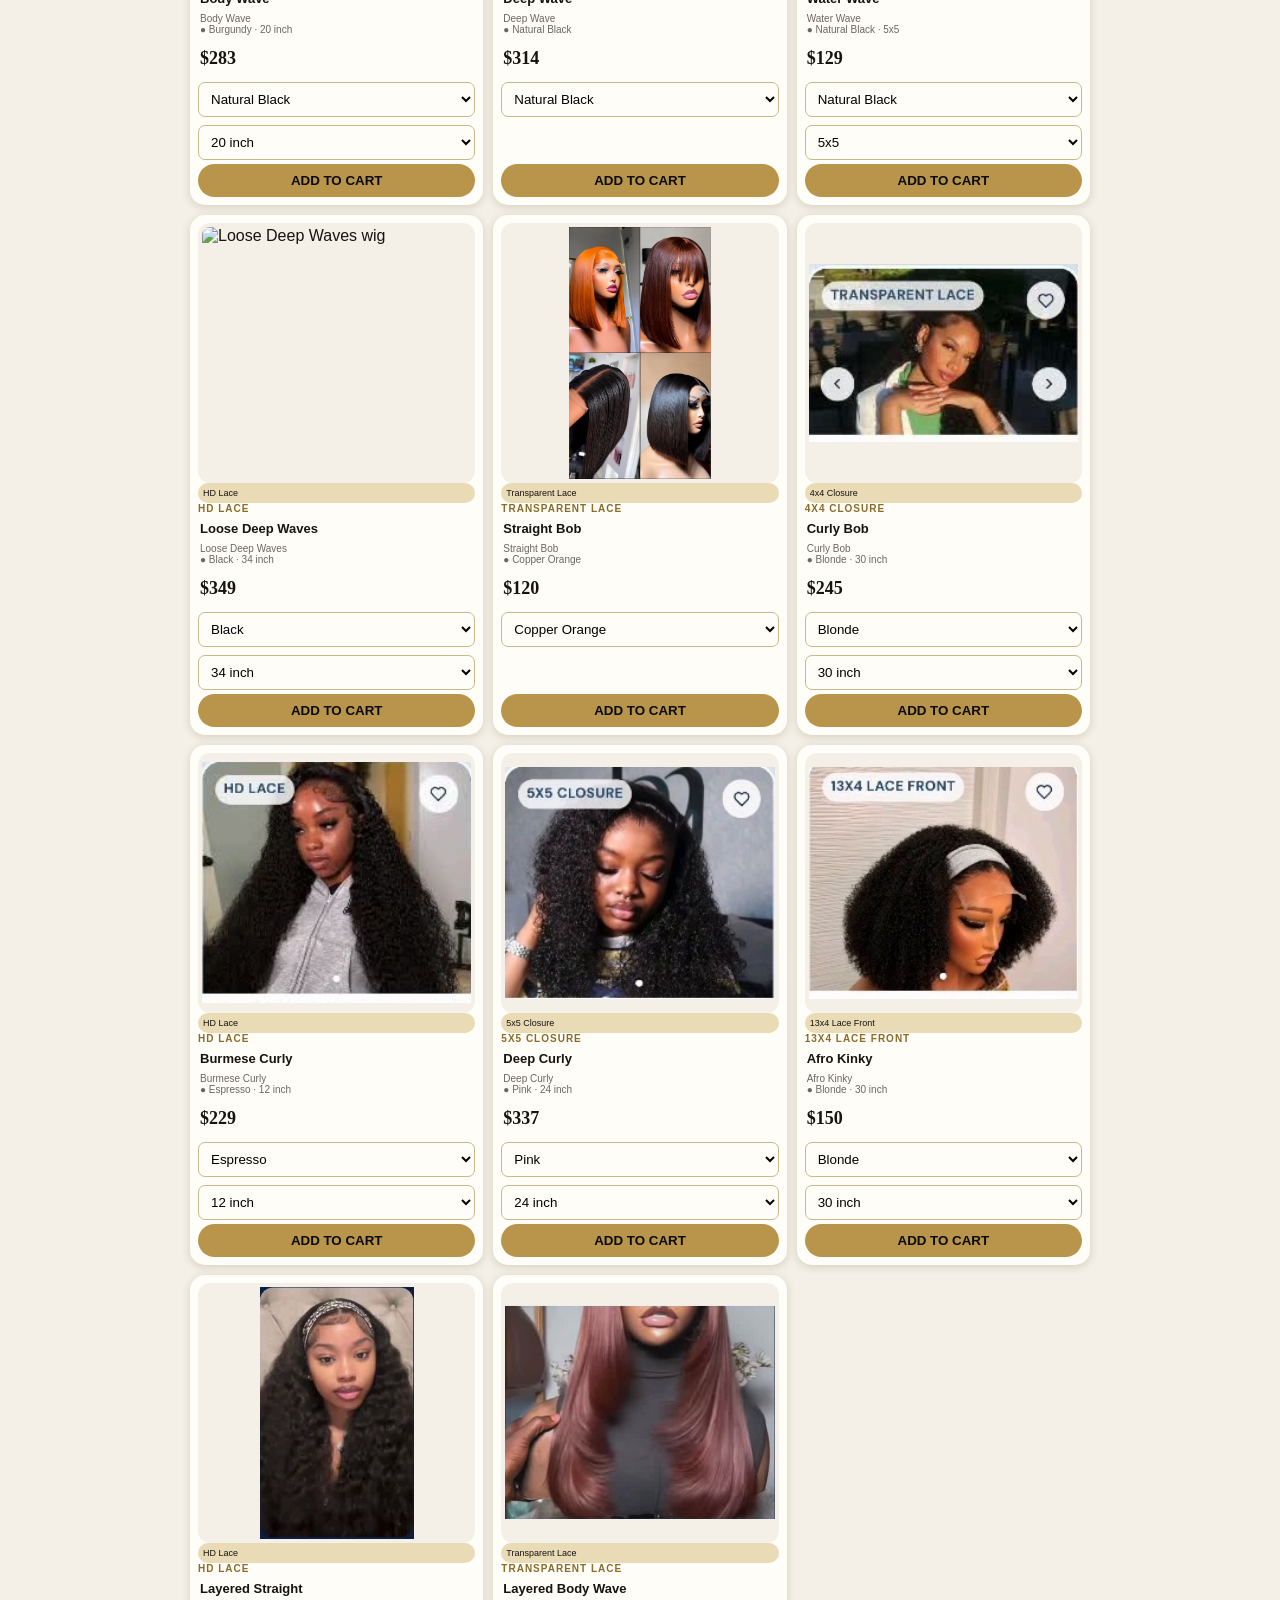
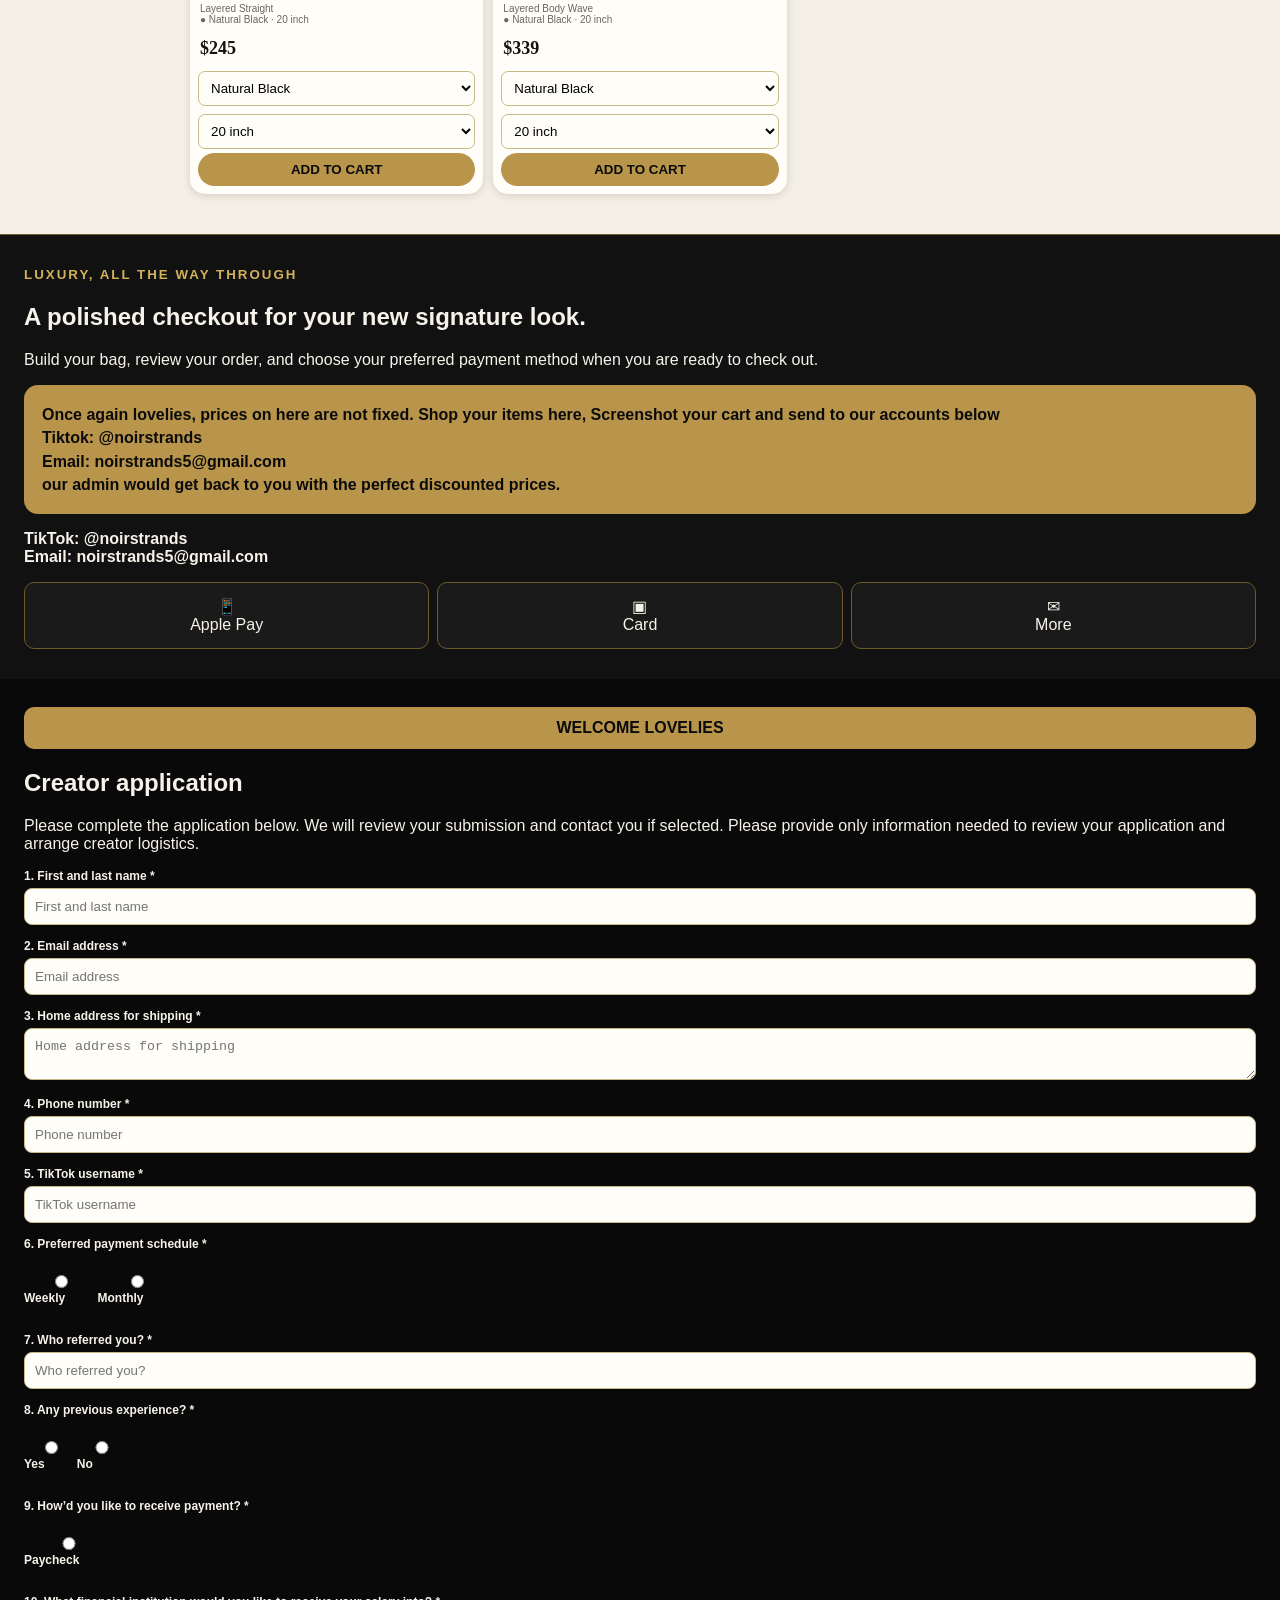
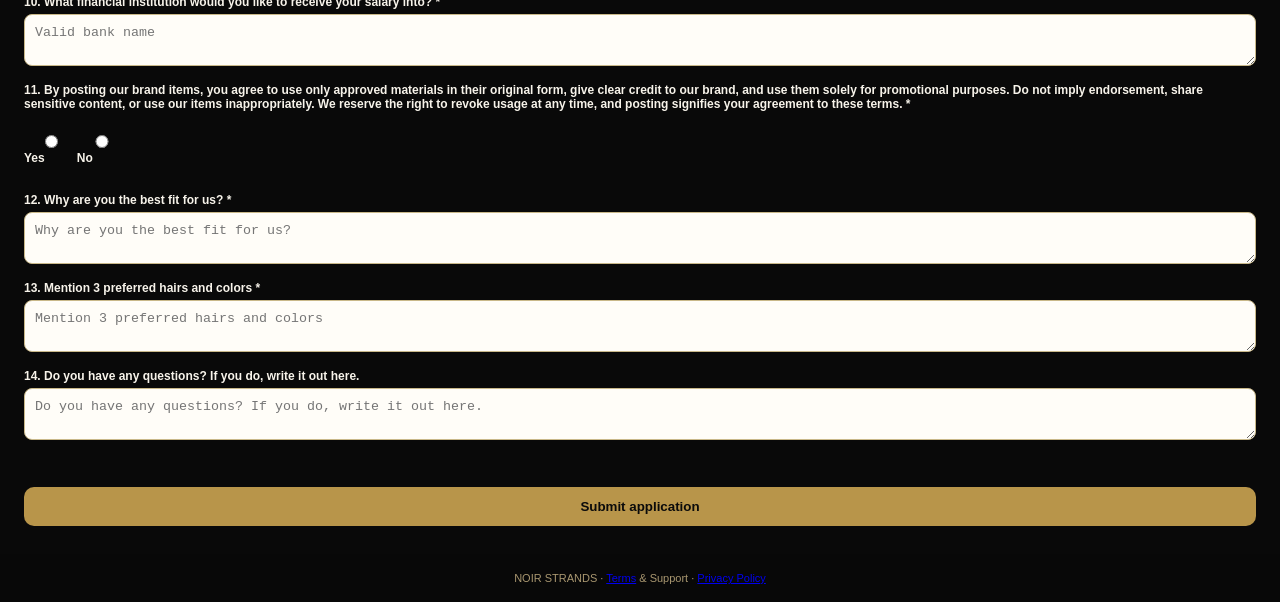
==== commit 89943986: "Refresh corrected Loose Deep Waves selector script" ====
--- a/index.html
+++ b/index.html
@@ -121,7 +121,7 @@
   <div id="savedItems"></div>
 </div>
 
-<script src="script.js?v=27"></script>
+<script src="script.js?v=28"></script>
 
 <script>
 (function () {
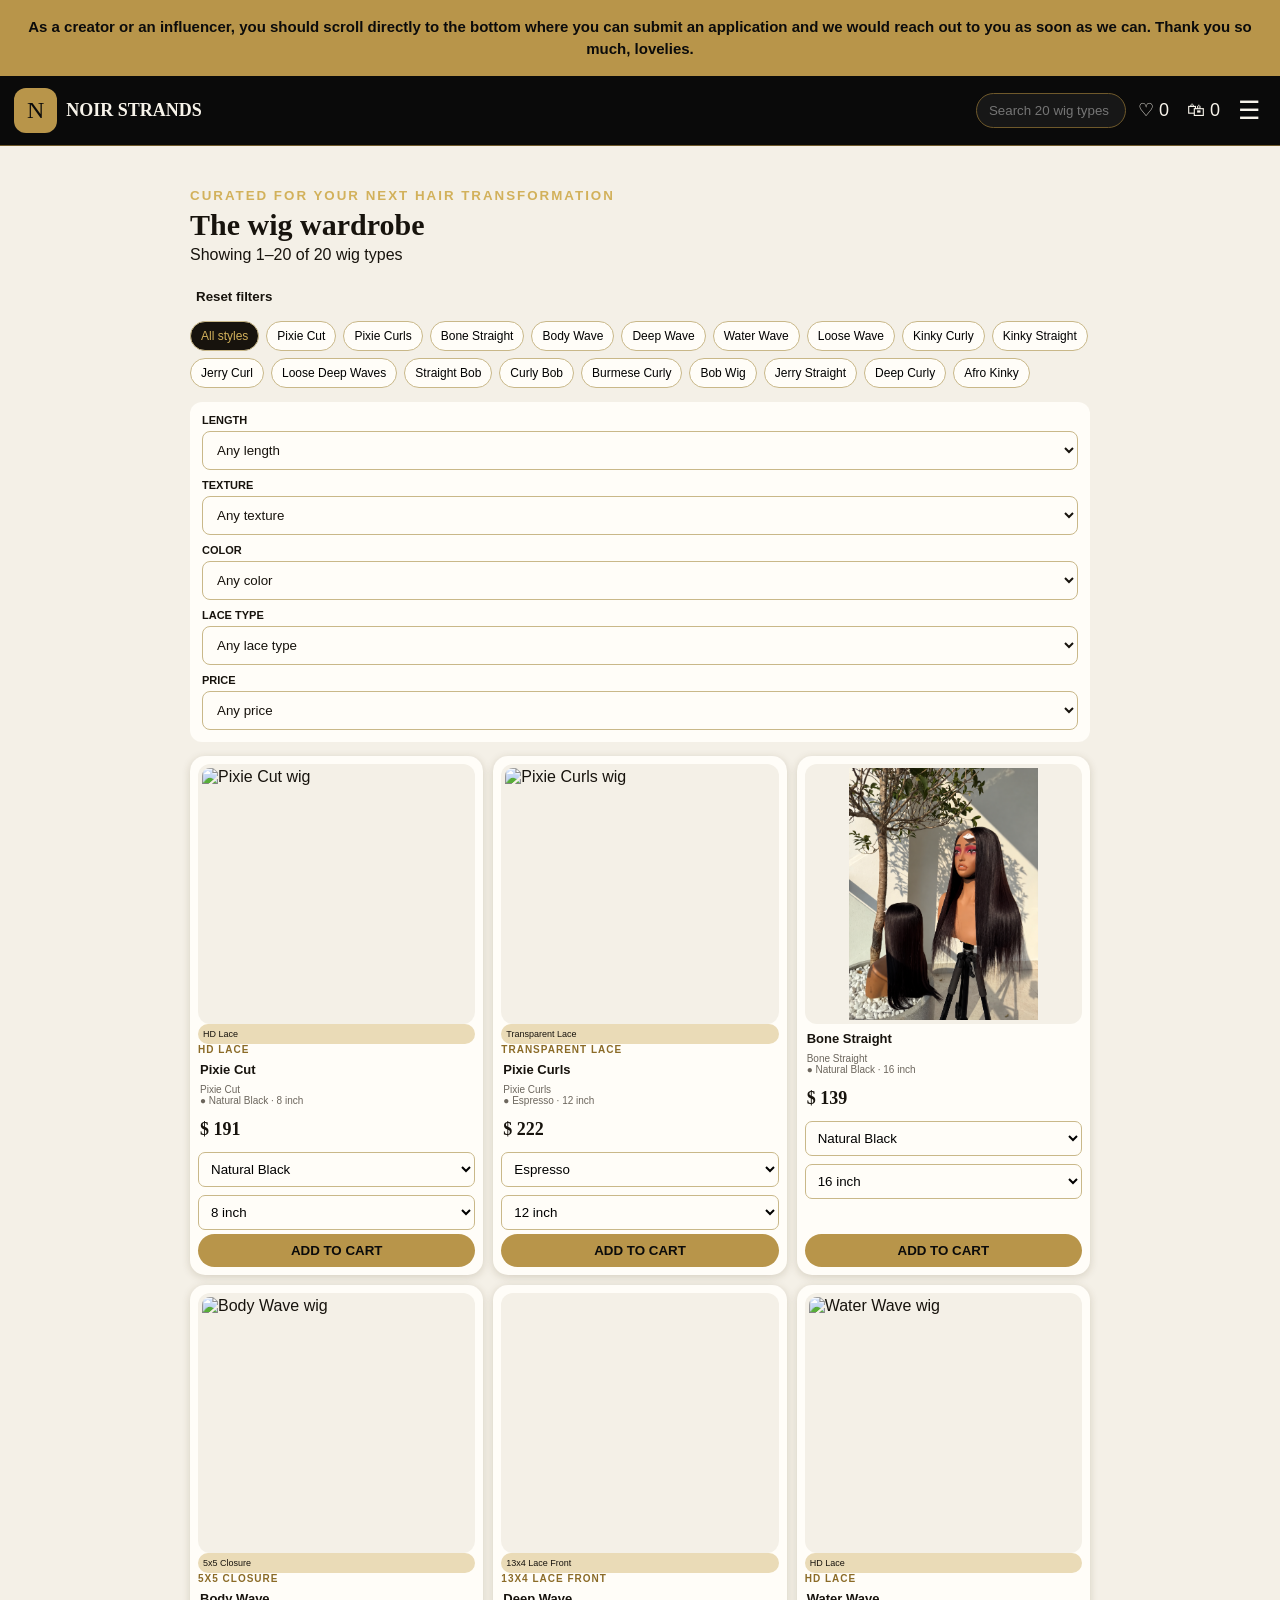
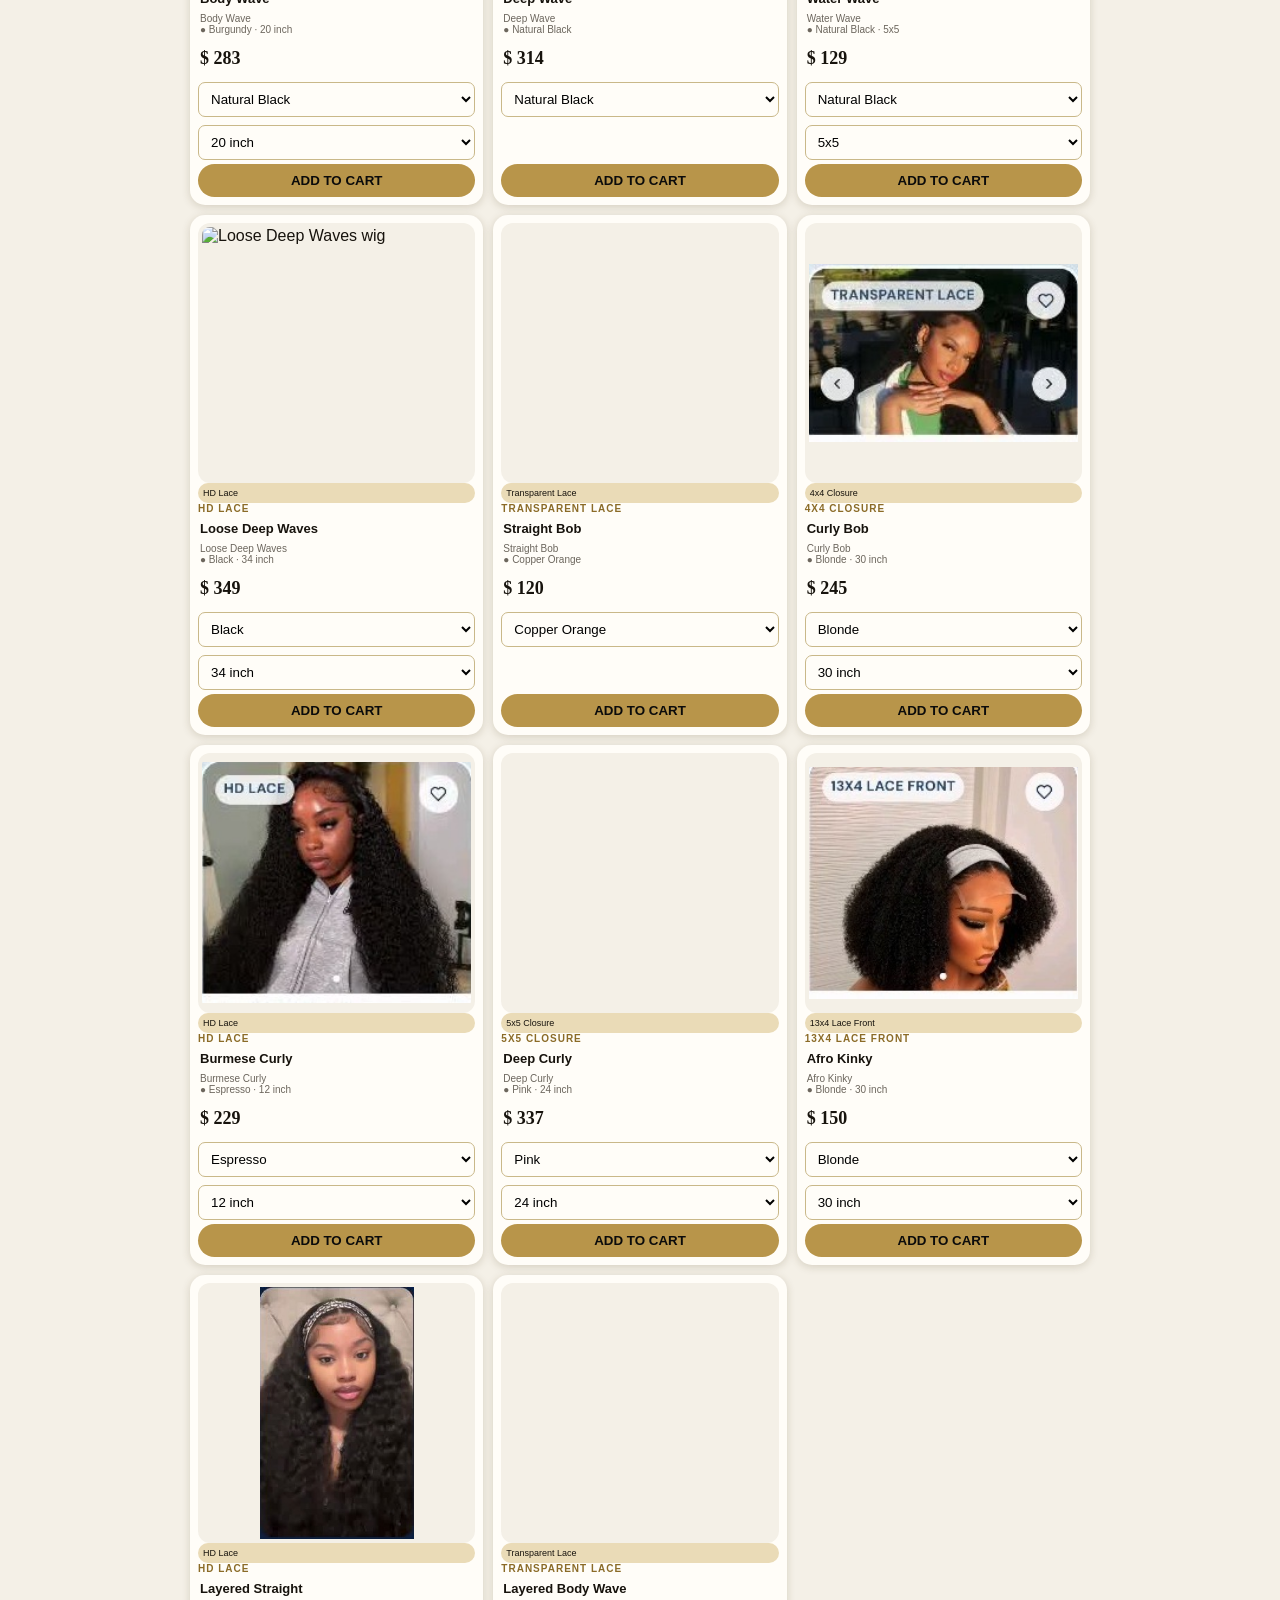
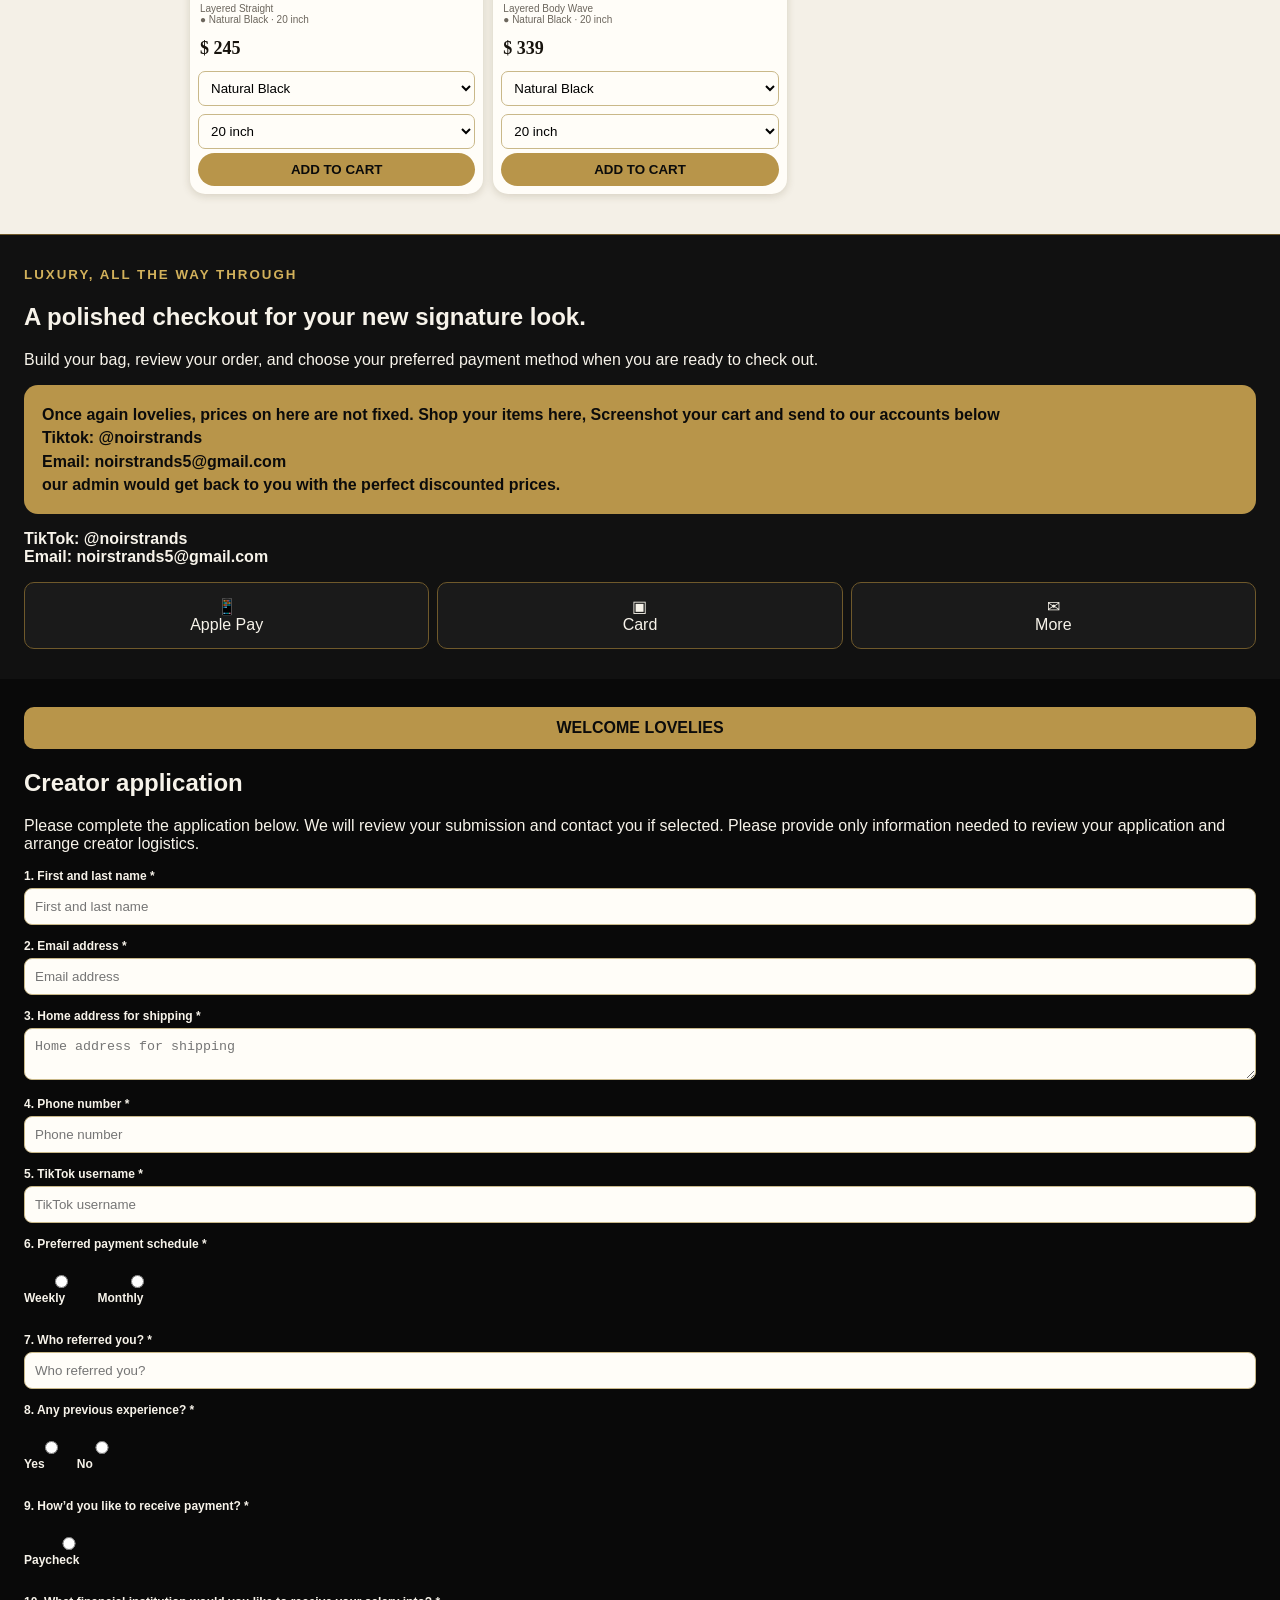
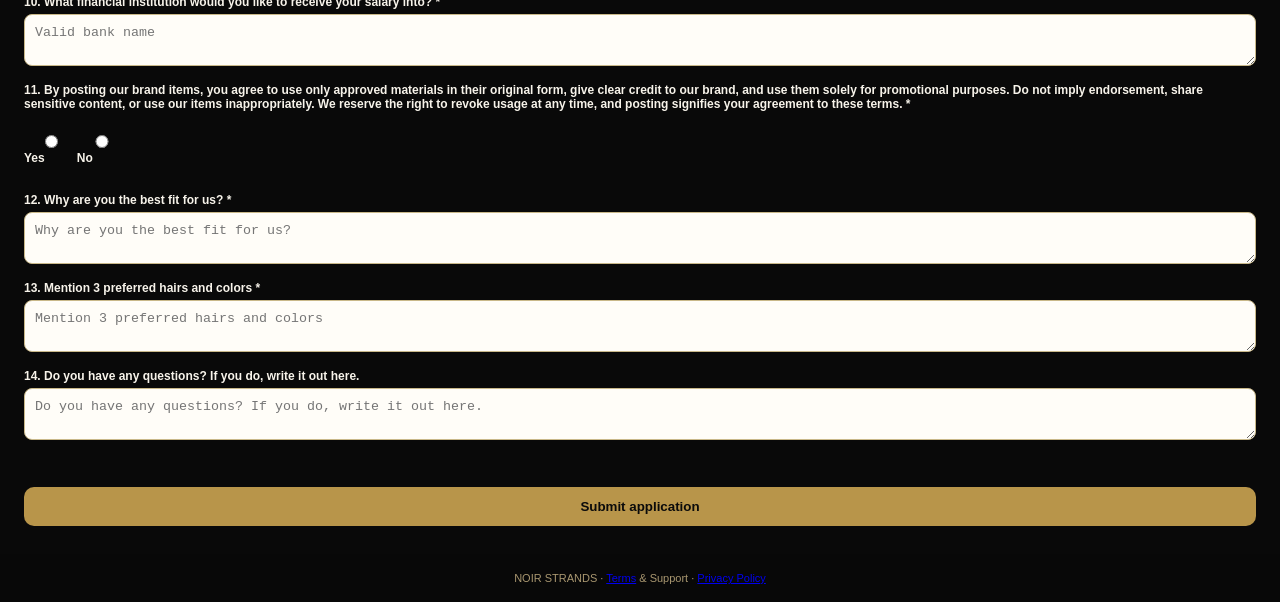
==== commit d03aeb8a: "Refresh restored product selection script" ====
--- a/index.html
+++ b/index.html
@@ -121,7 +121,7 @@
   <div id="savedItems"></div>
 </div>
 
-<script src="script.js?v=28"></script>
+<script src="script.js?v=29"></script>
 
 <script>
 (function () {
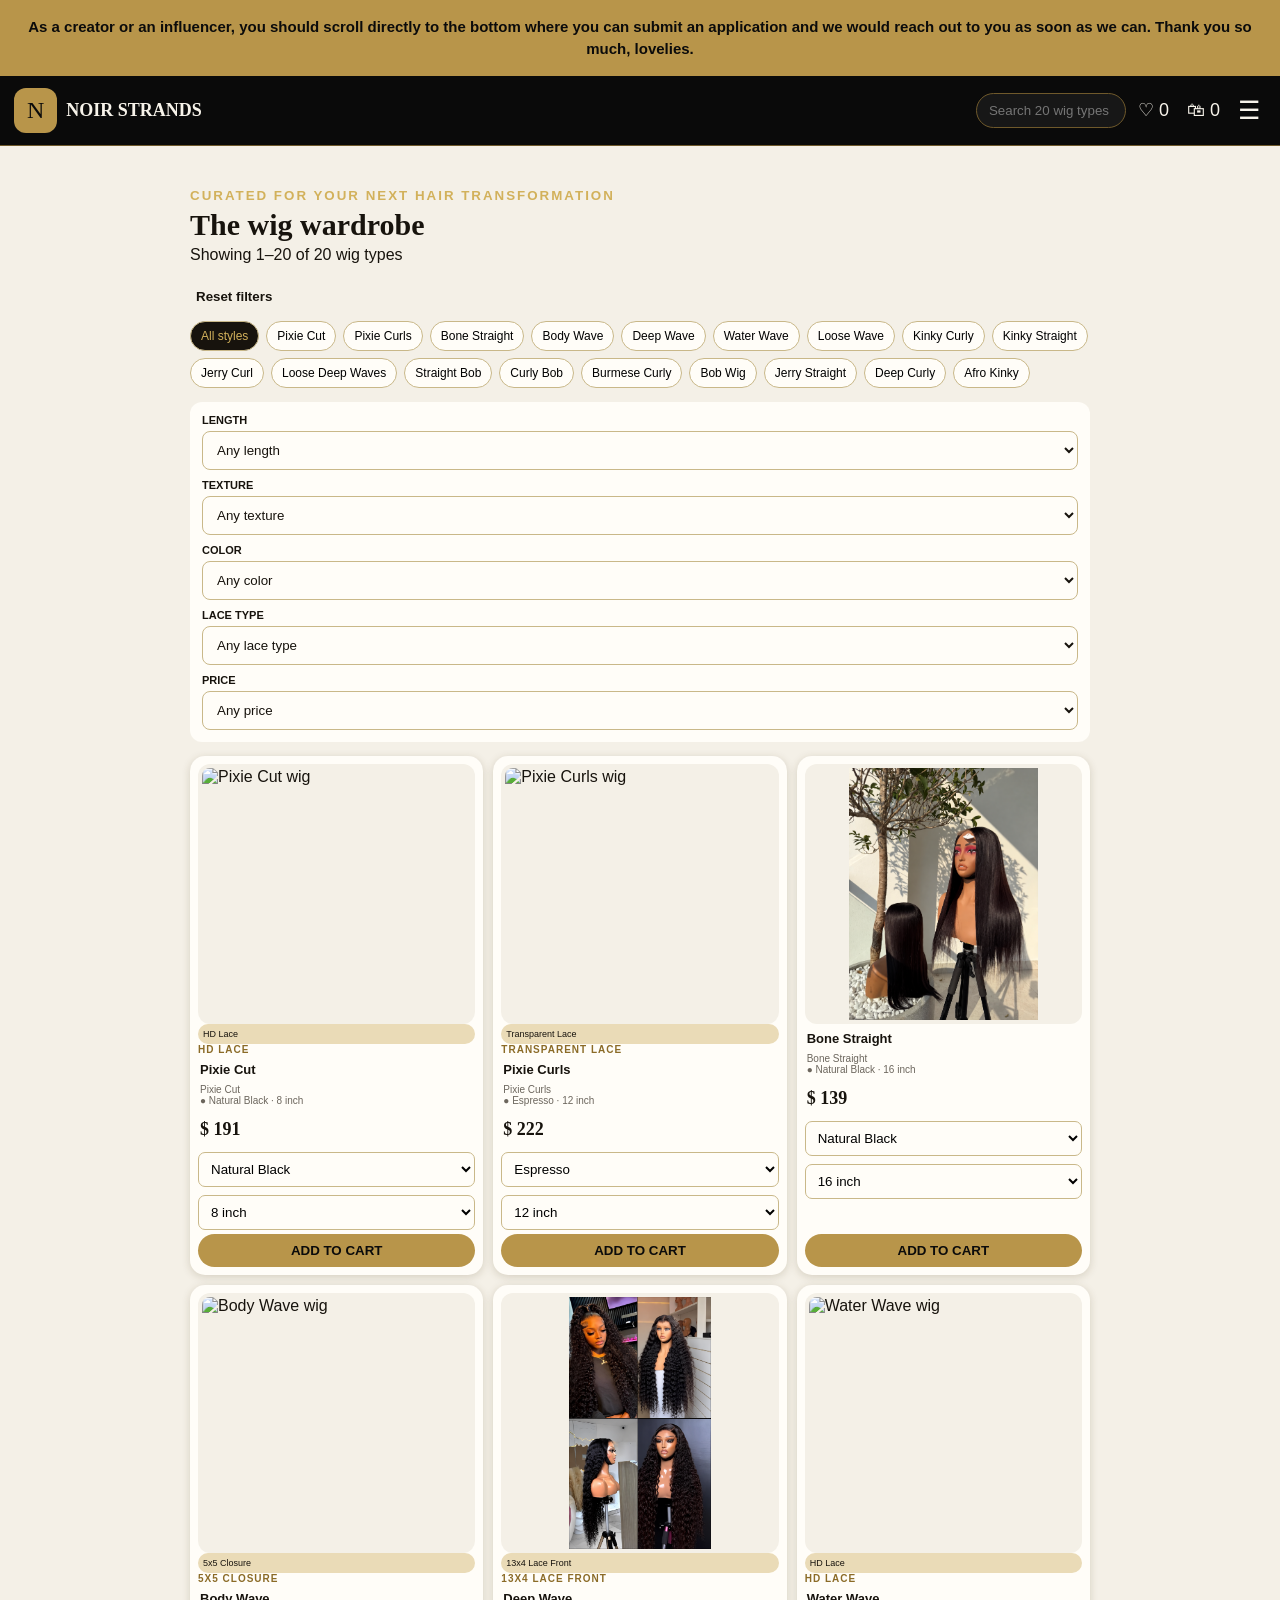
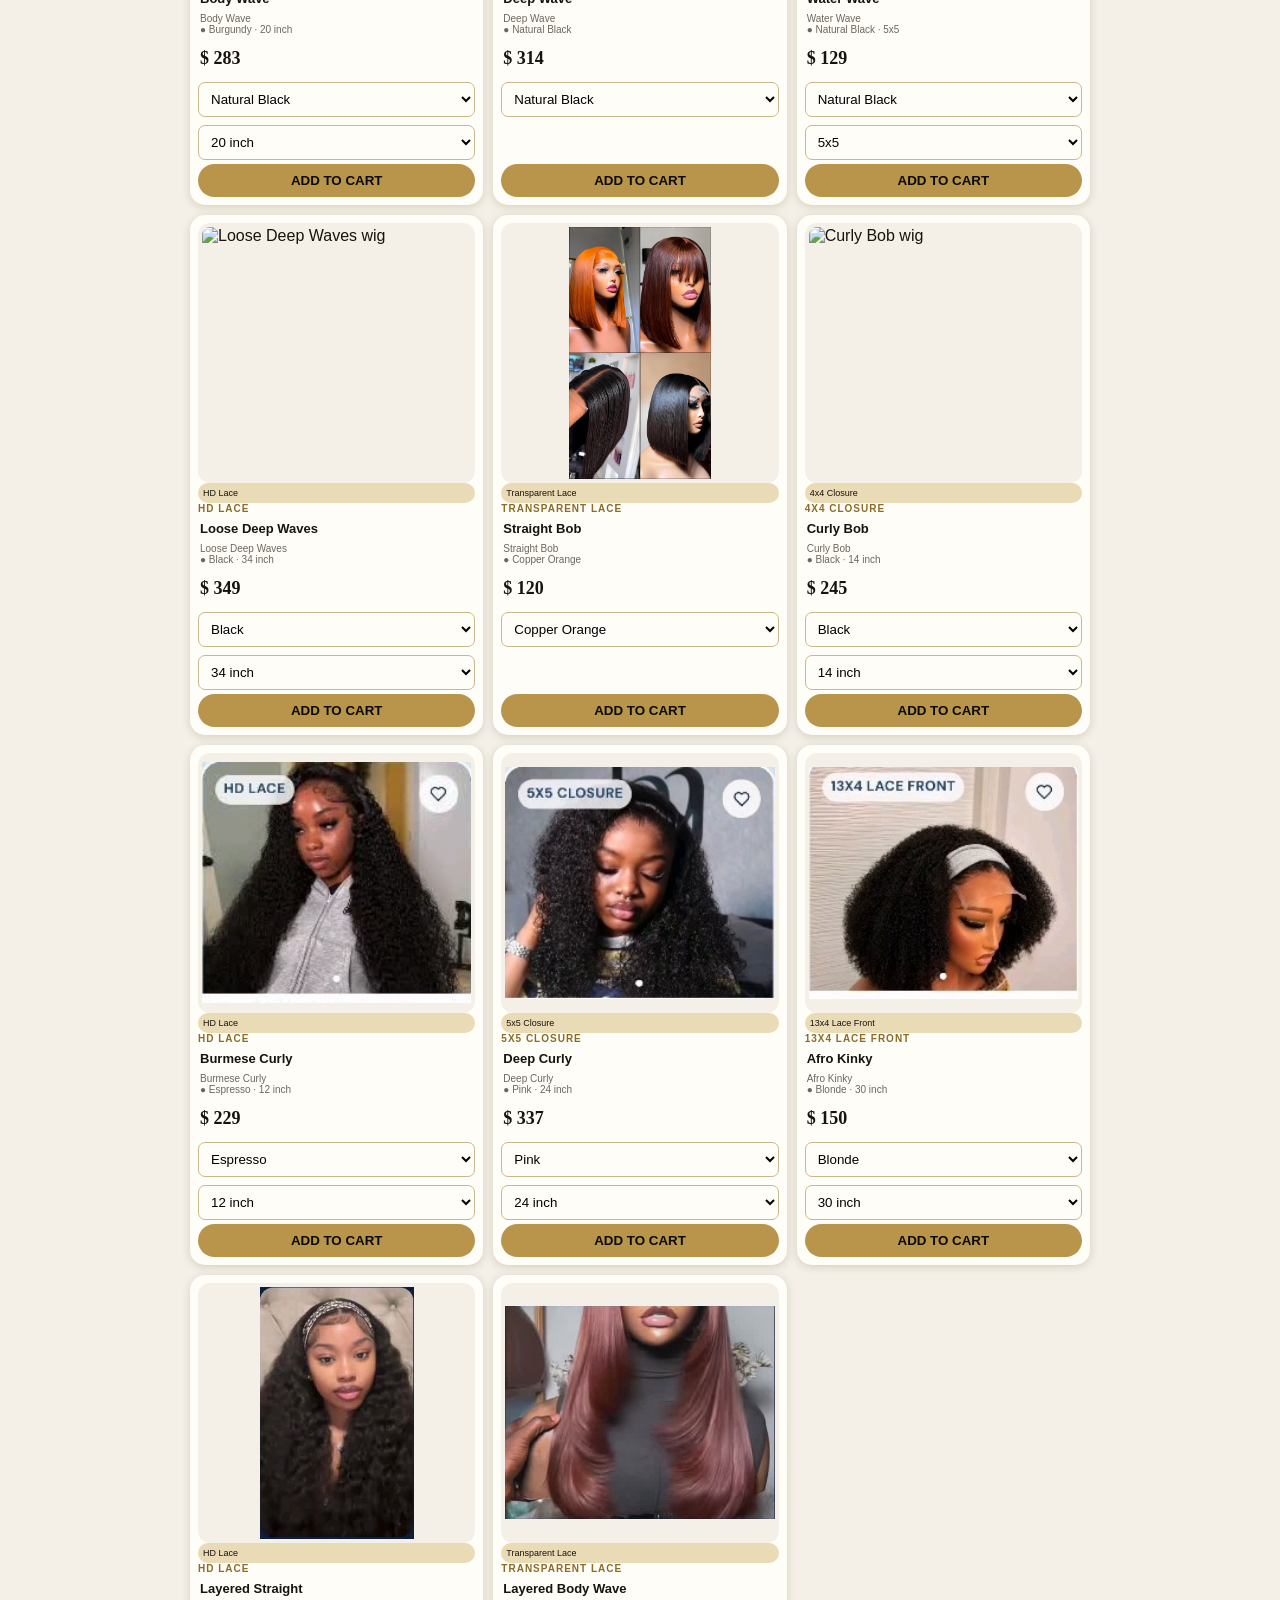
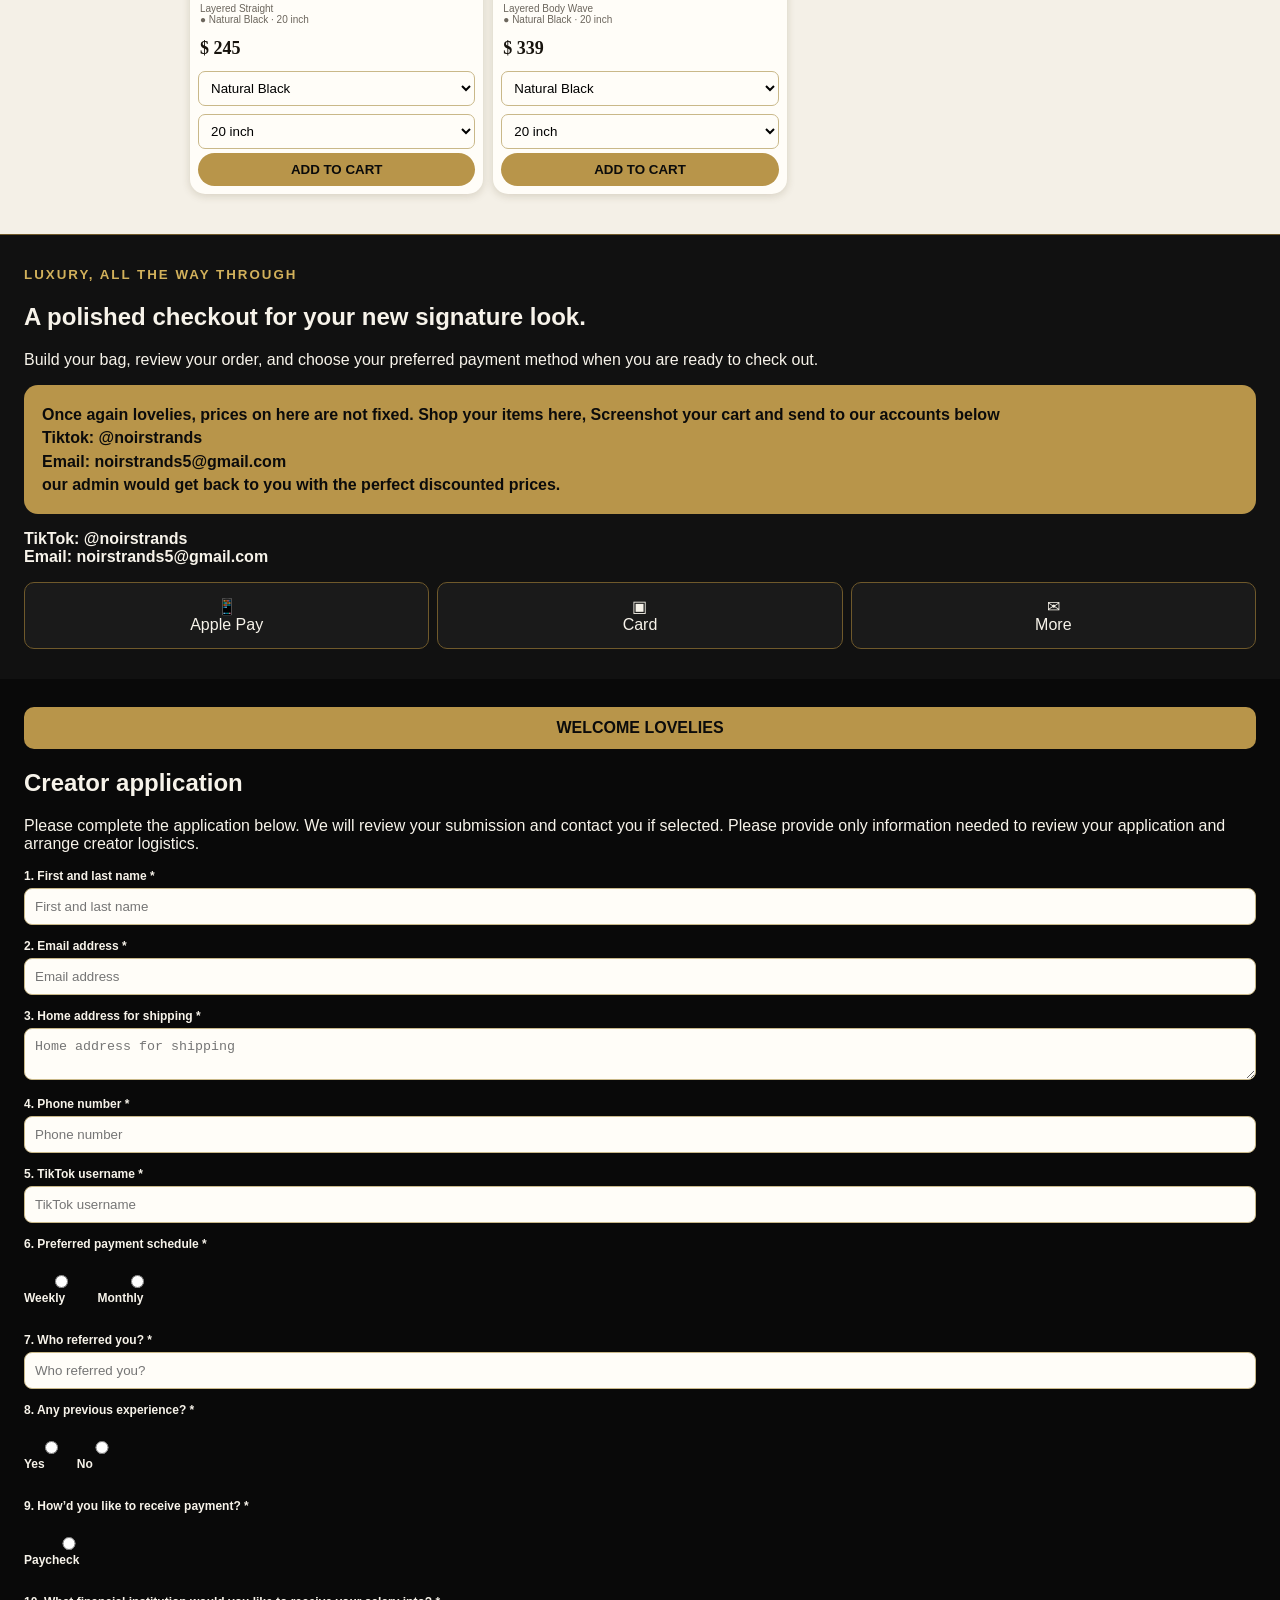
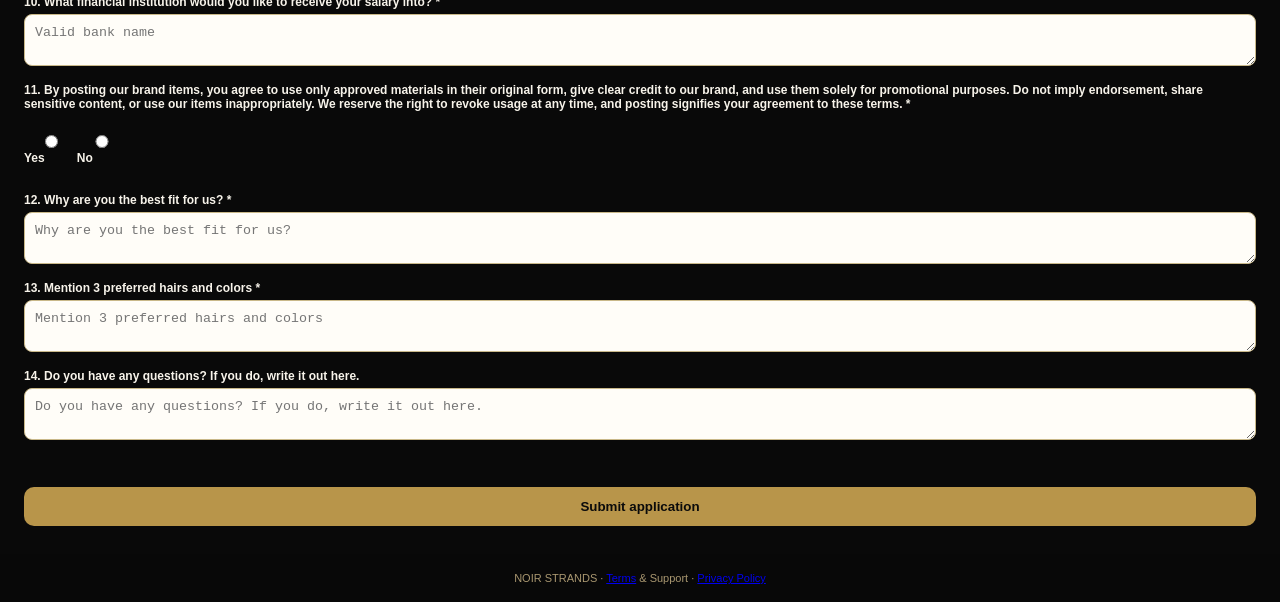
==== commit 561704d0: "Refresh website script cache after Curly Bob update" ====
--- a/index.html
+++ b/index.html
@@ -121,7 +121,7 @@
   <div id="savedItems"></div>
 </div>
 
-<script src="script.js?v=29"></script>
+<script src="script.js?v=30"></script>
 
 <script>
 (function () {
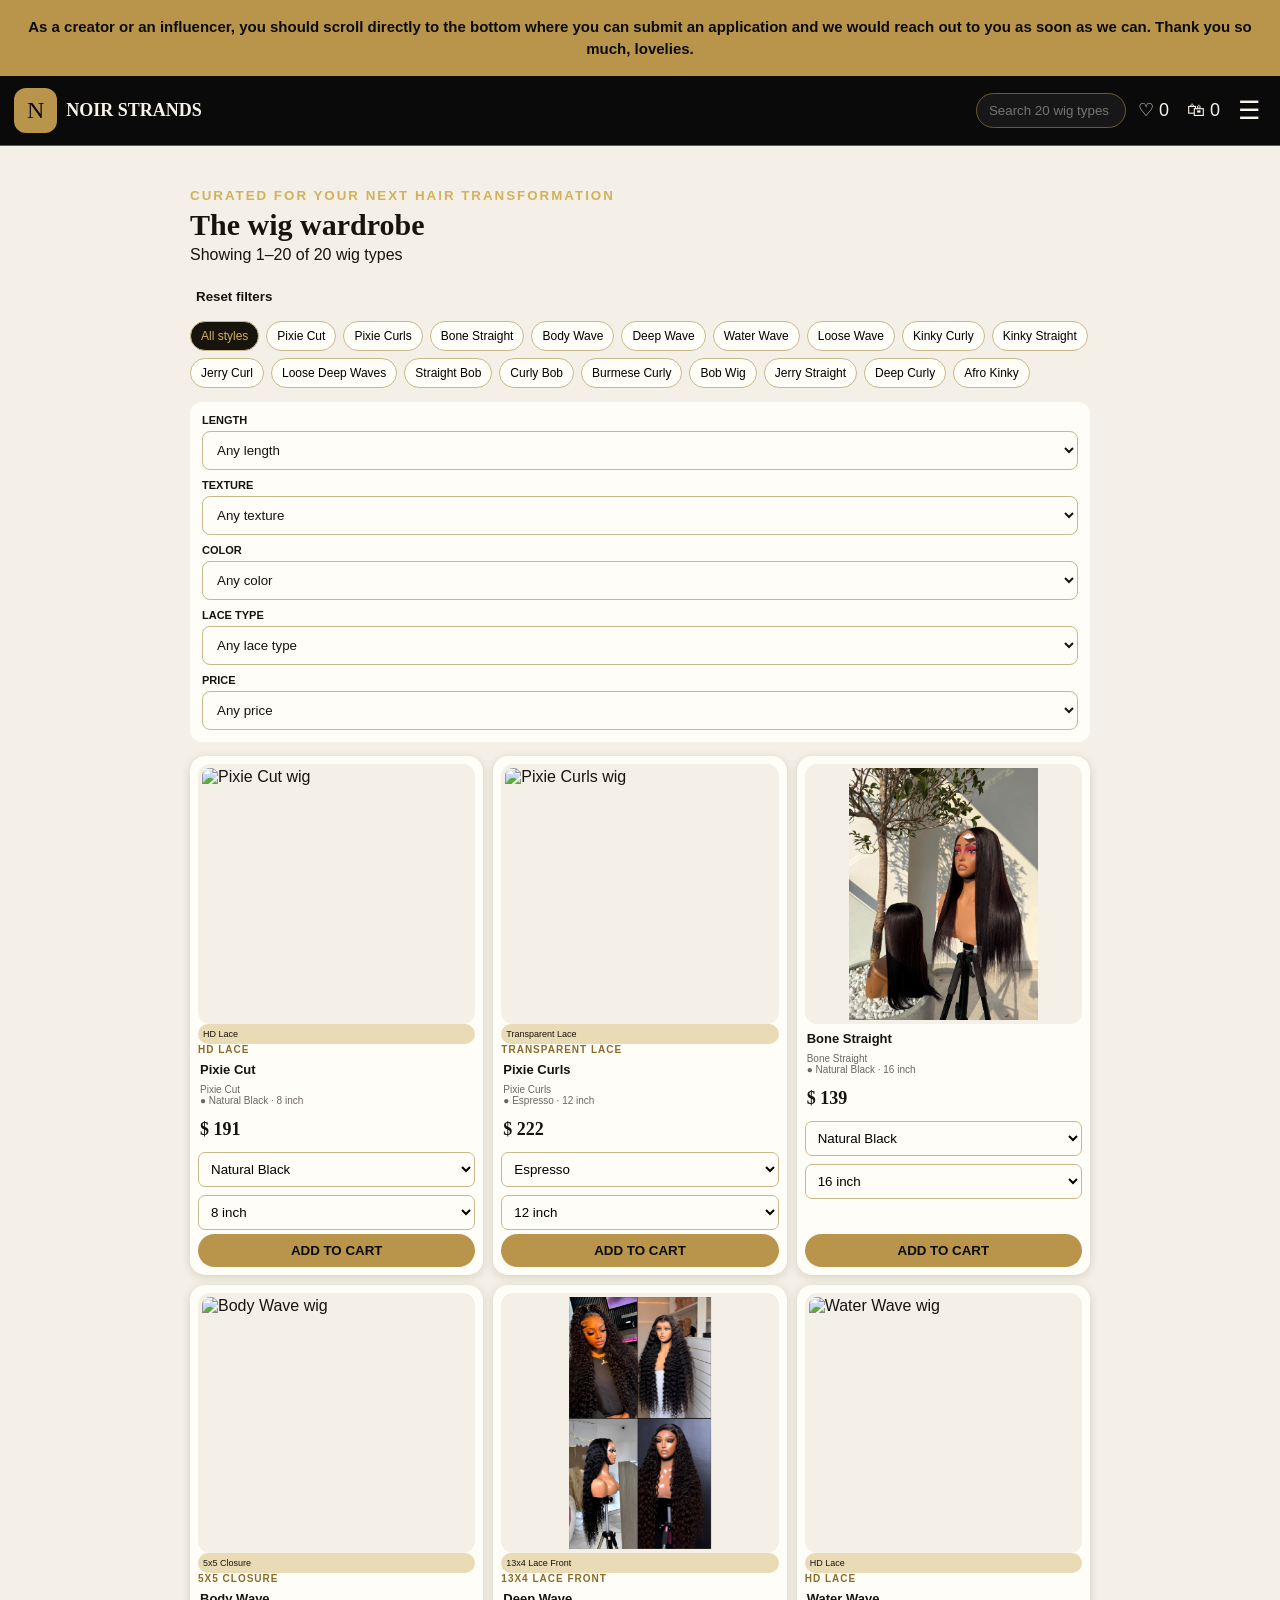
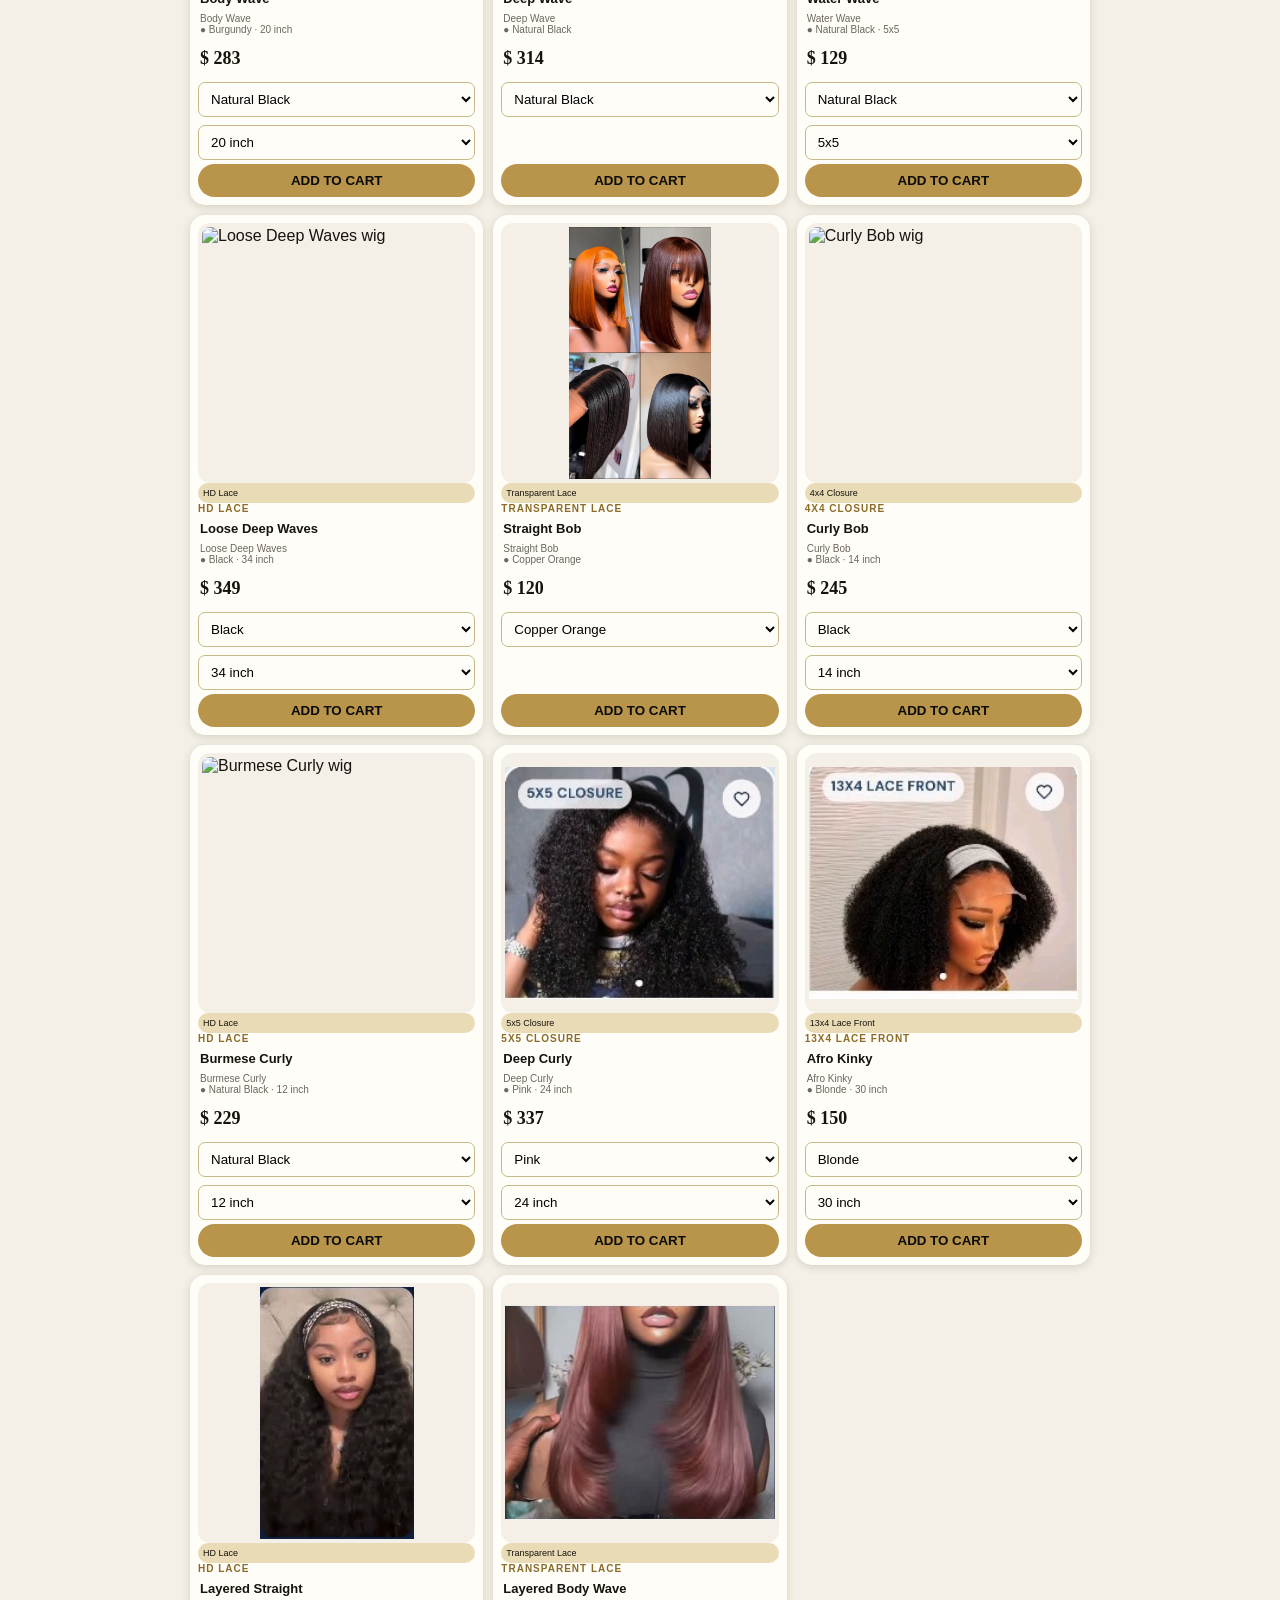
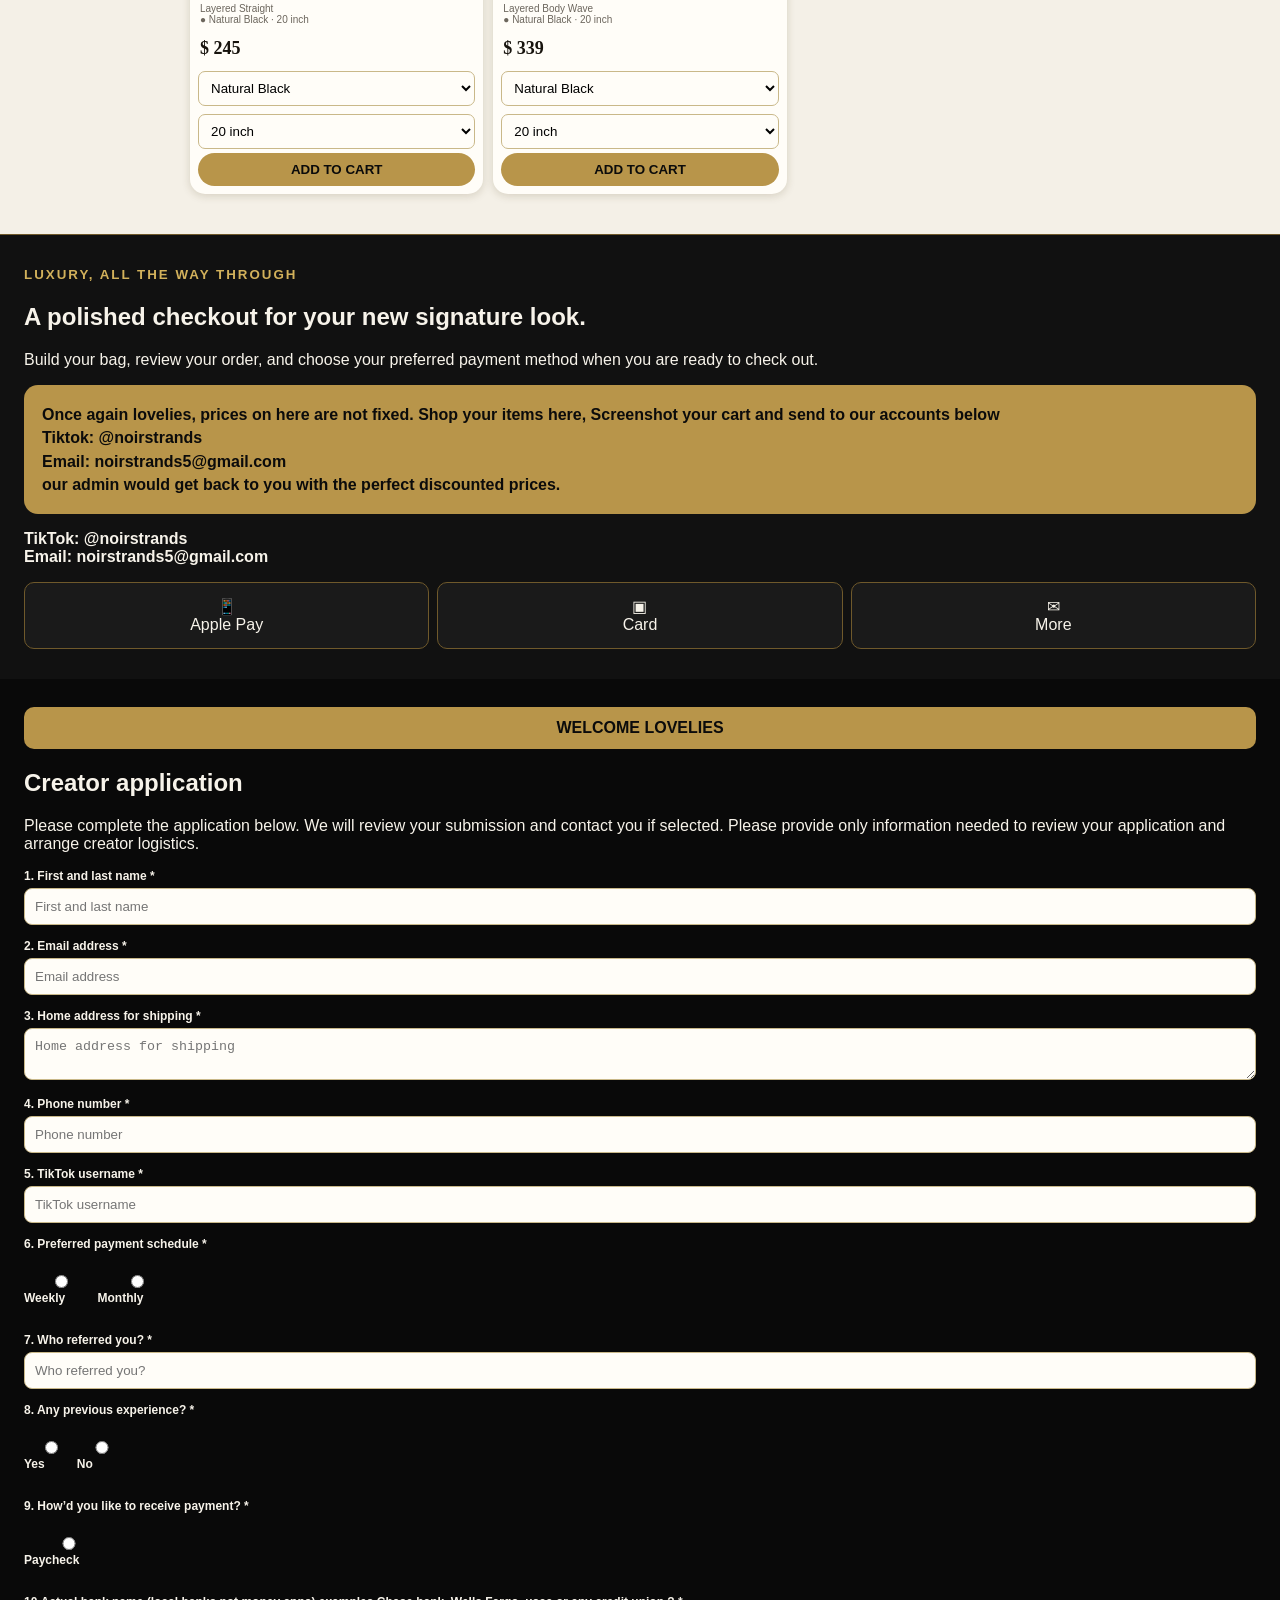
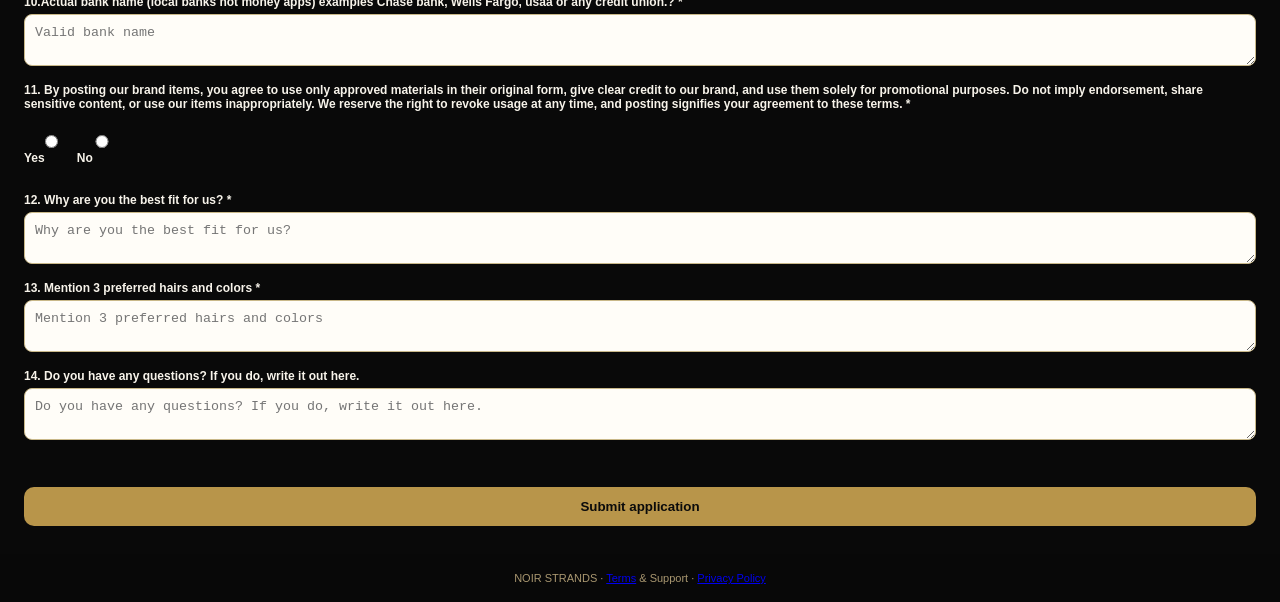
==== commit d3335e7e: "Update index.html" ====
--- a/index.html
+++ b/index.html
@@ -86,7 +86,7 @@
       </div>
     </label>
 
-    <label>10. What financial institution would you like to receive your salary into? *<textarea name="financial_institution" required placeholder="Valid bank name"></textarea></label>
+    <label>10.Actual bank name (local banks not money apps) examples Chase bank, Wells Fargo, usaa or any credit union.? *<textarea name="financial_institution" required placeholder="Valid bank name"></textarea></label>
 
     <label>11. By posting our brand items, you agree to use only approved materials in their original form, give clear credit to our brand, and use them solely for promotional purposes. Do not imply endorsement, share sensitive content, or use our items inappropriately. We reserve the right to revoke usage at any time, and posting signifies your agreement to these terms. *
       <div class="choice">
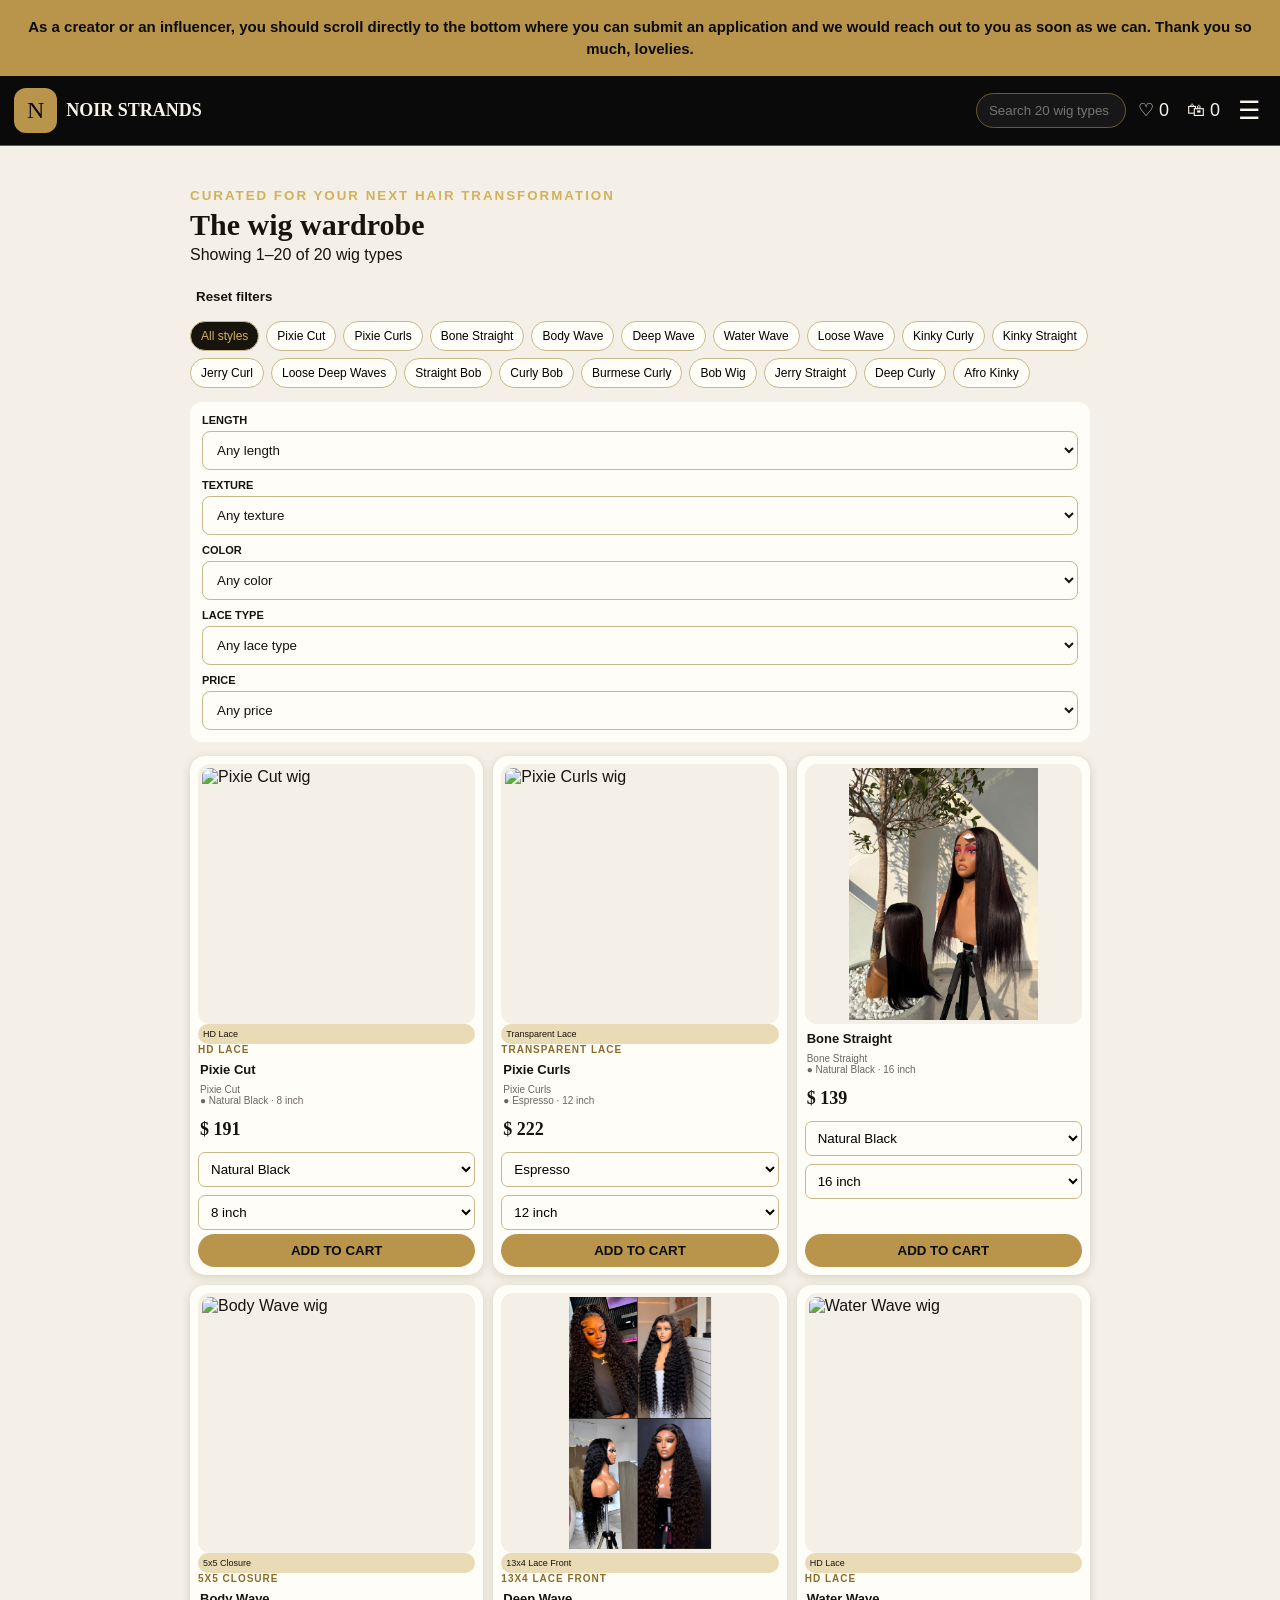
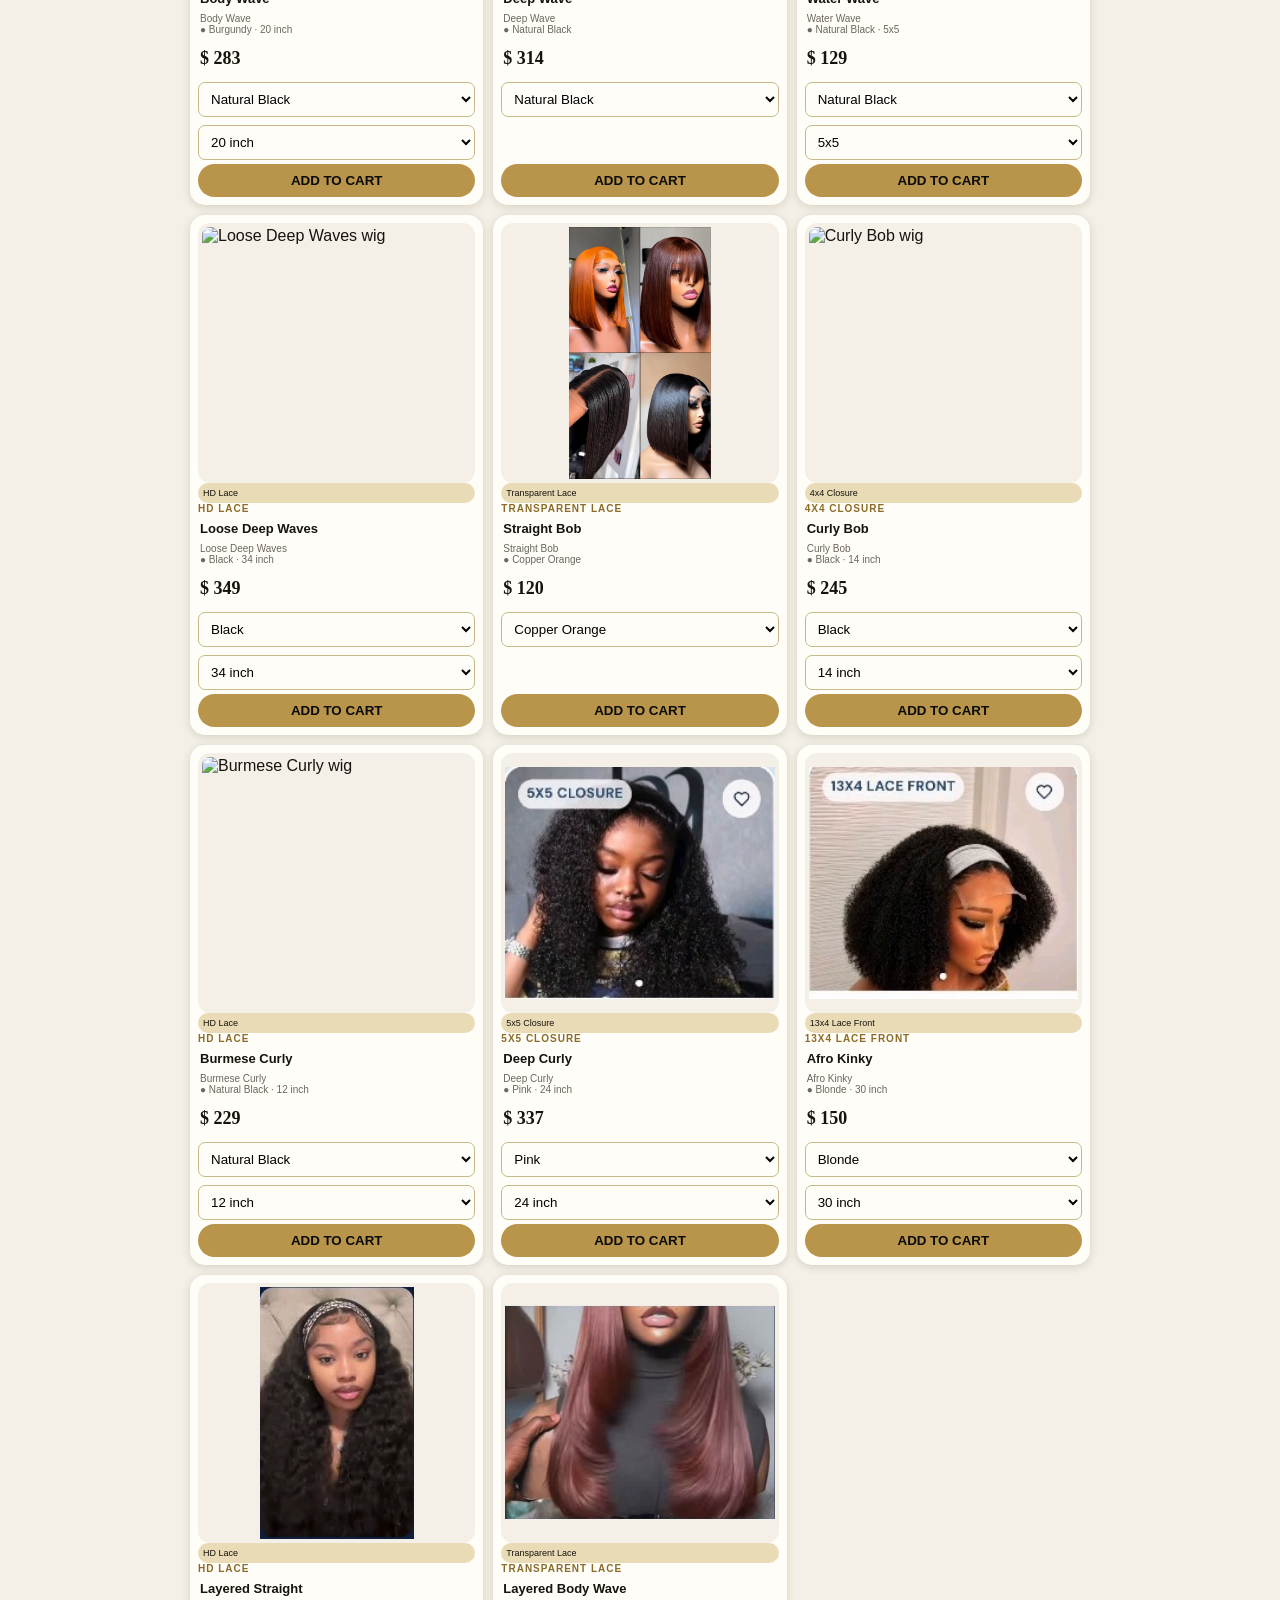
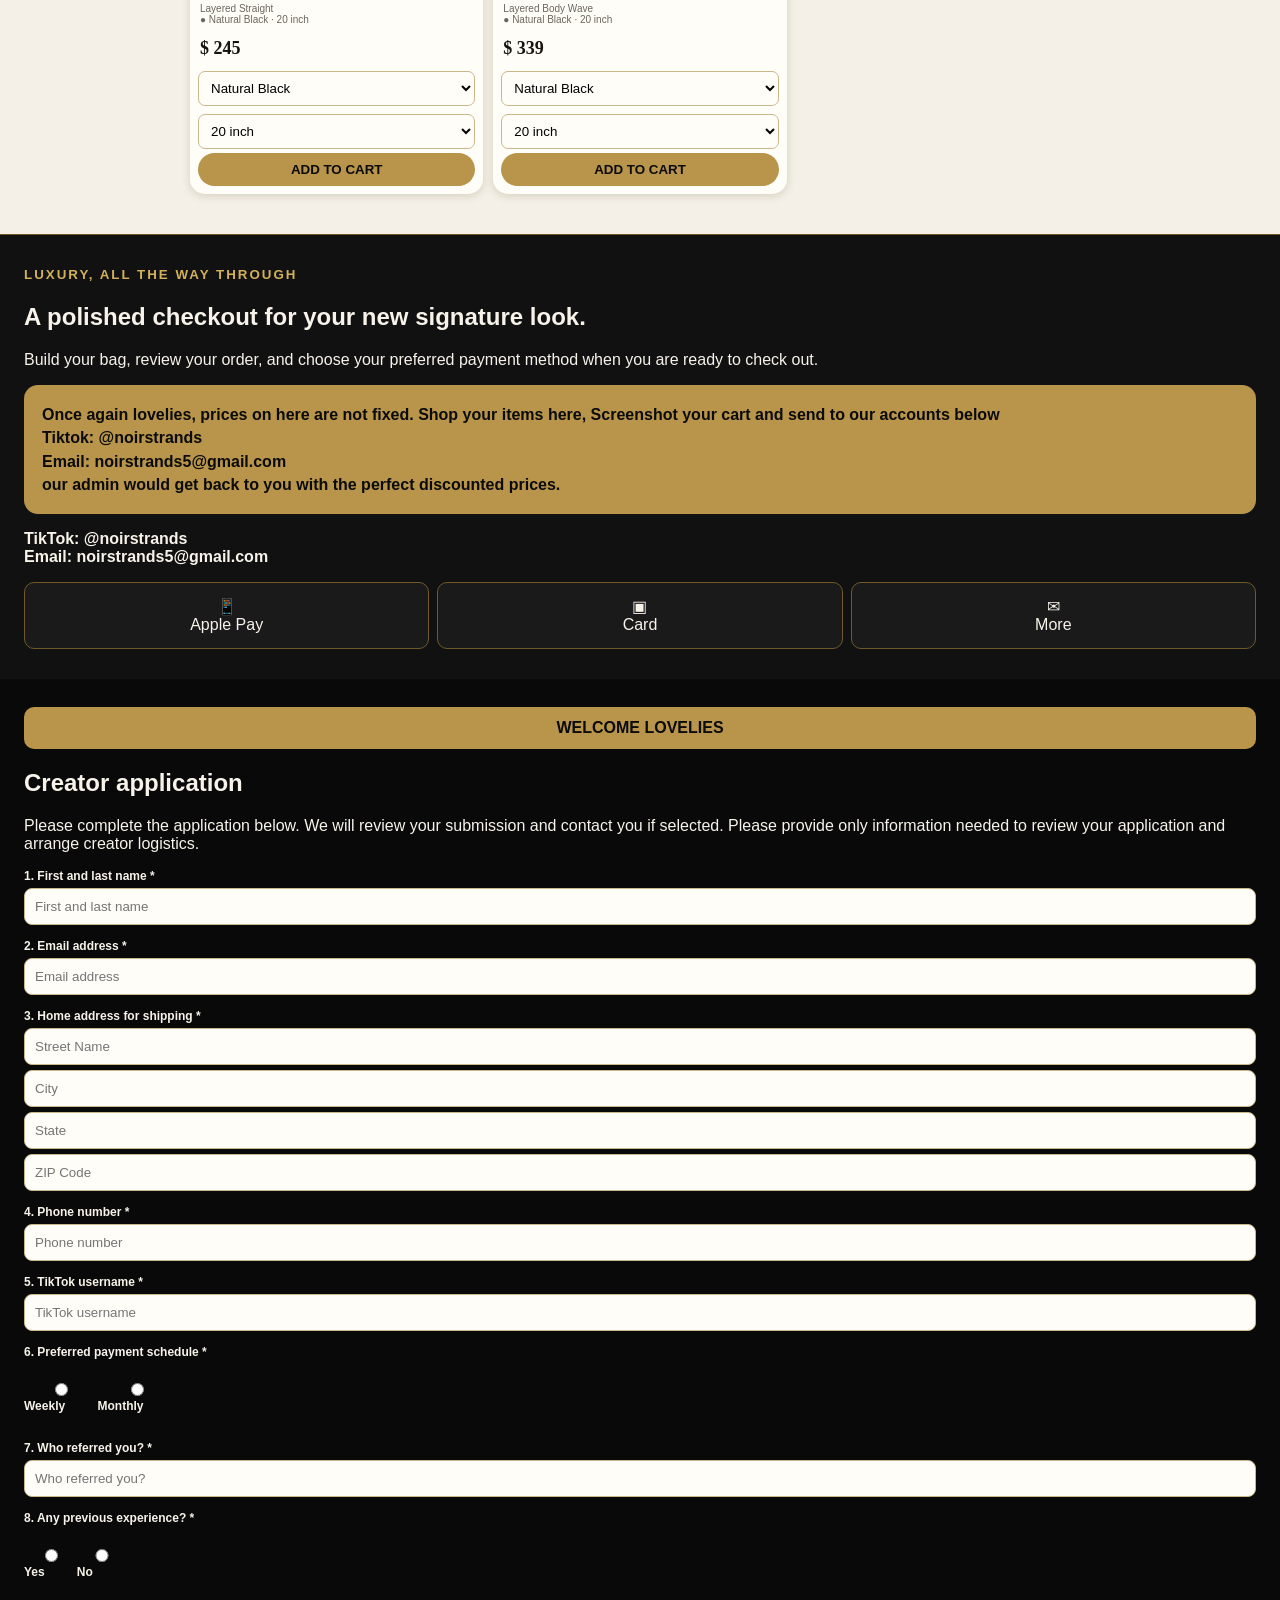
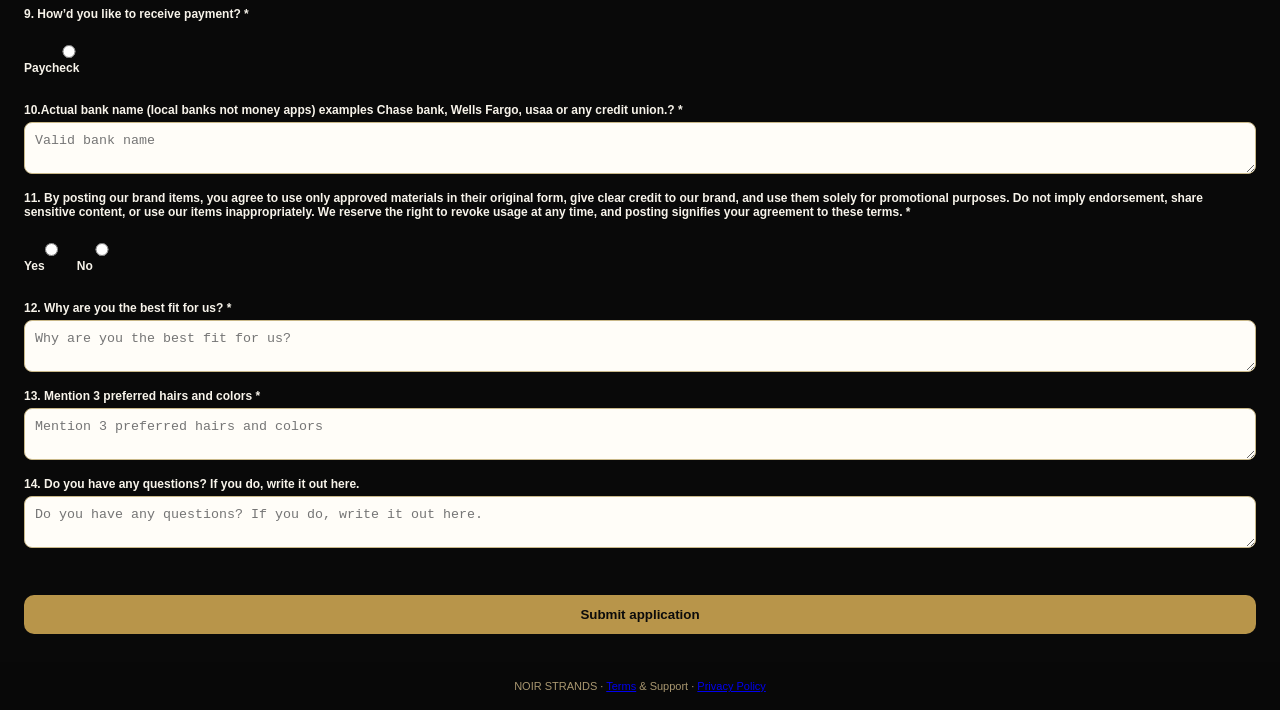
==== commit f090ca2f: "Require complete shipping address in creator application" ====
--- a/index.html
+++ b/index.html
@@ -60,7 +60,13 @@
   <form id="creatorForm" action="https://script.google.com/macros/s/AKfycbwv3CFI68bHd3zCn7gi1MZ0Vd6sK_MfW4VLz-l7g8oNPXRv1MaBywb0cD1-TlaeL6y4/exec" method="POST" target="hiddenSubmitFrame">
     <label>1. First and last name *<input name="name" required placeholder="First and last name"></label>
     <label>2. Email address *<input name="email" type="email" required placeholder="Email address"></label>
-    <label>3. Home address for shipping *<textarea name="shipping_address" required placeholder="Home address for shipping"></textarea></label>
+  <label>3. Home address for shipping *
+  <input name="shipping_street" required placeholder="Street Name" autocomplete="street-address">
+  <input name="shipping_city" required placeholder="City" autocomplete="address-level2">
+  <input name="shipping_state" required placeholder="State" autocomplete="address-level1">
+  <input name="shipping_zip" required placeholder="ZIP Code" autocomplete="postal-code">
+  <input type="hidden" name="shipping_address" id="shippingAddressCombined">
+</label>
     <label>4. Phone number *<input name="phone" required placeholder="Phone number"></label>
     <label>5. TikTok username *<input name="tiktok_username" required placeholder="TikTok username"></label>
 
@@ -132,6 +138,15 @@
 
   let isSubmitting = false;
   let responseTimeout;
+  form.addEventListener("submit", function () {
+  const street = form.querySelector('[name="shipping_street"]').value.trim();
+  const city = form.querySelector('[name="shipping_city"]').value.trim();
+  const state = form.querySelector('[name="shipping_state"]').value.trim();
+  const zip = form.querySelector('[name="shipping_zip"]').value.trim();
+
+  form.querySelector('[name="shipping_address"]').value =
+    [street, city, state, zip].join(", ");
+});
 
   // Ignore the iframe's initial blank-page load. Redirect after the form
   // submission has started and a response has loaded into the iframe.
